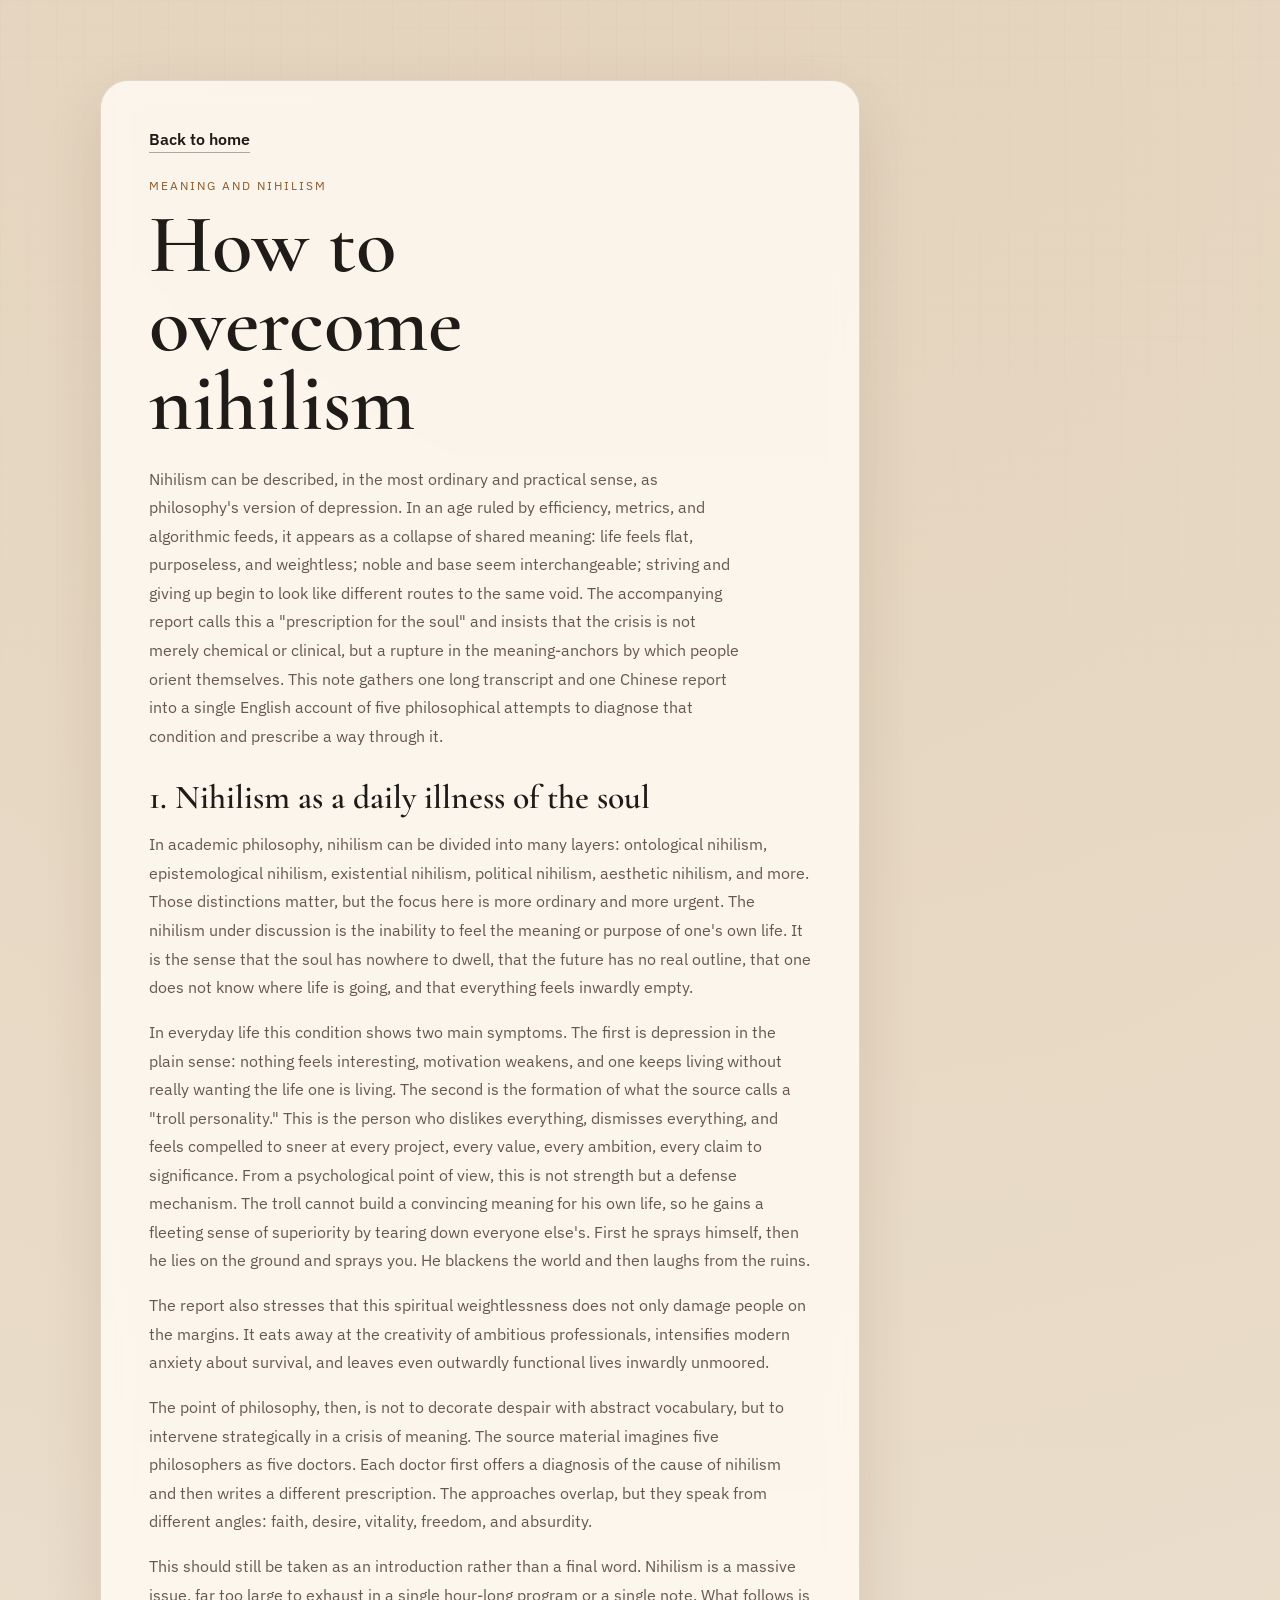
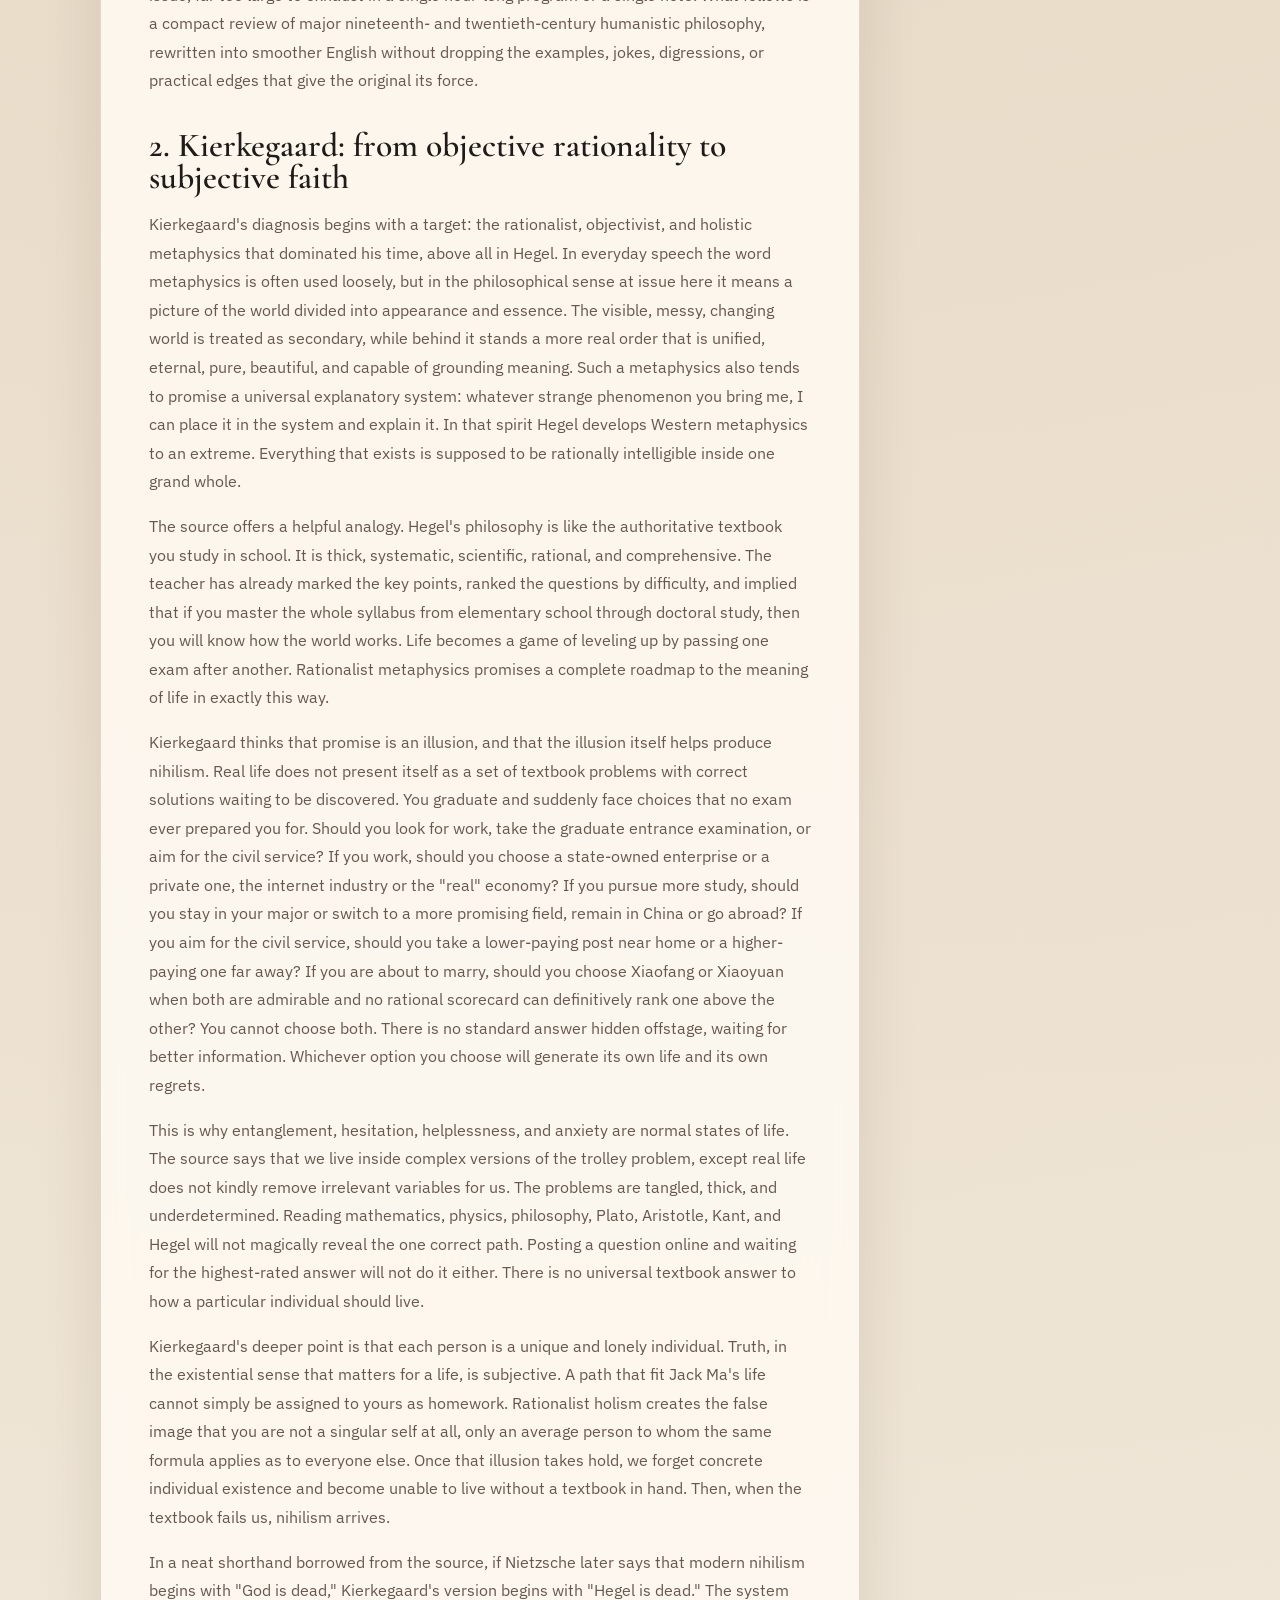
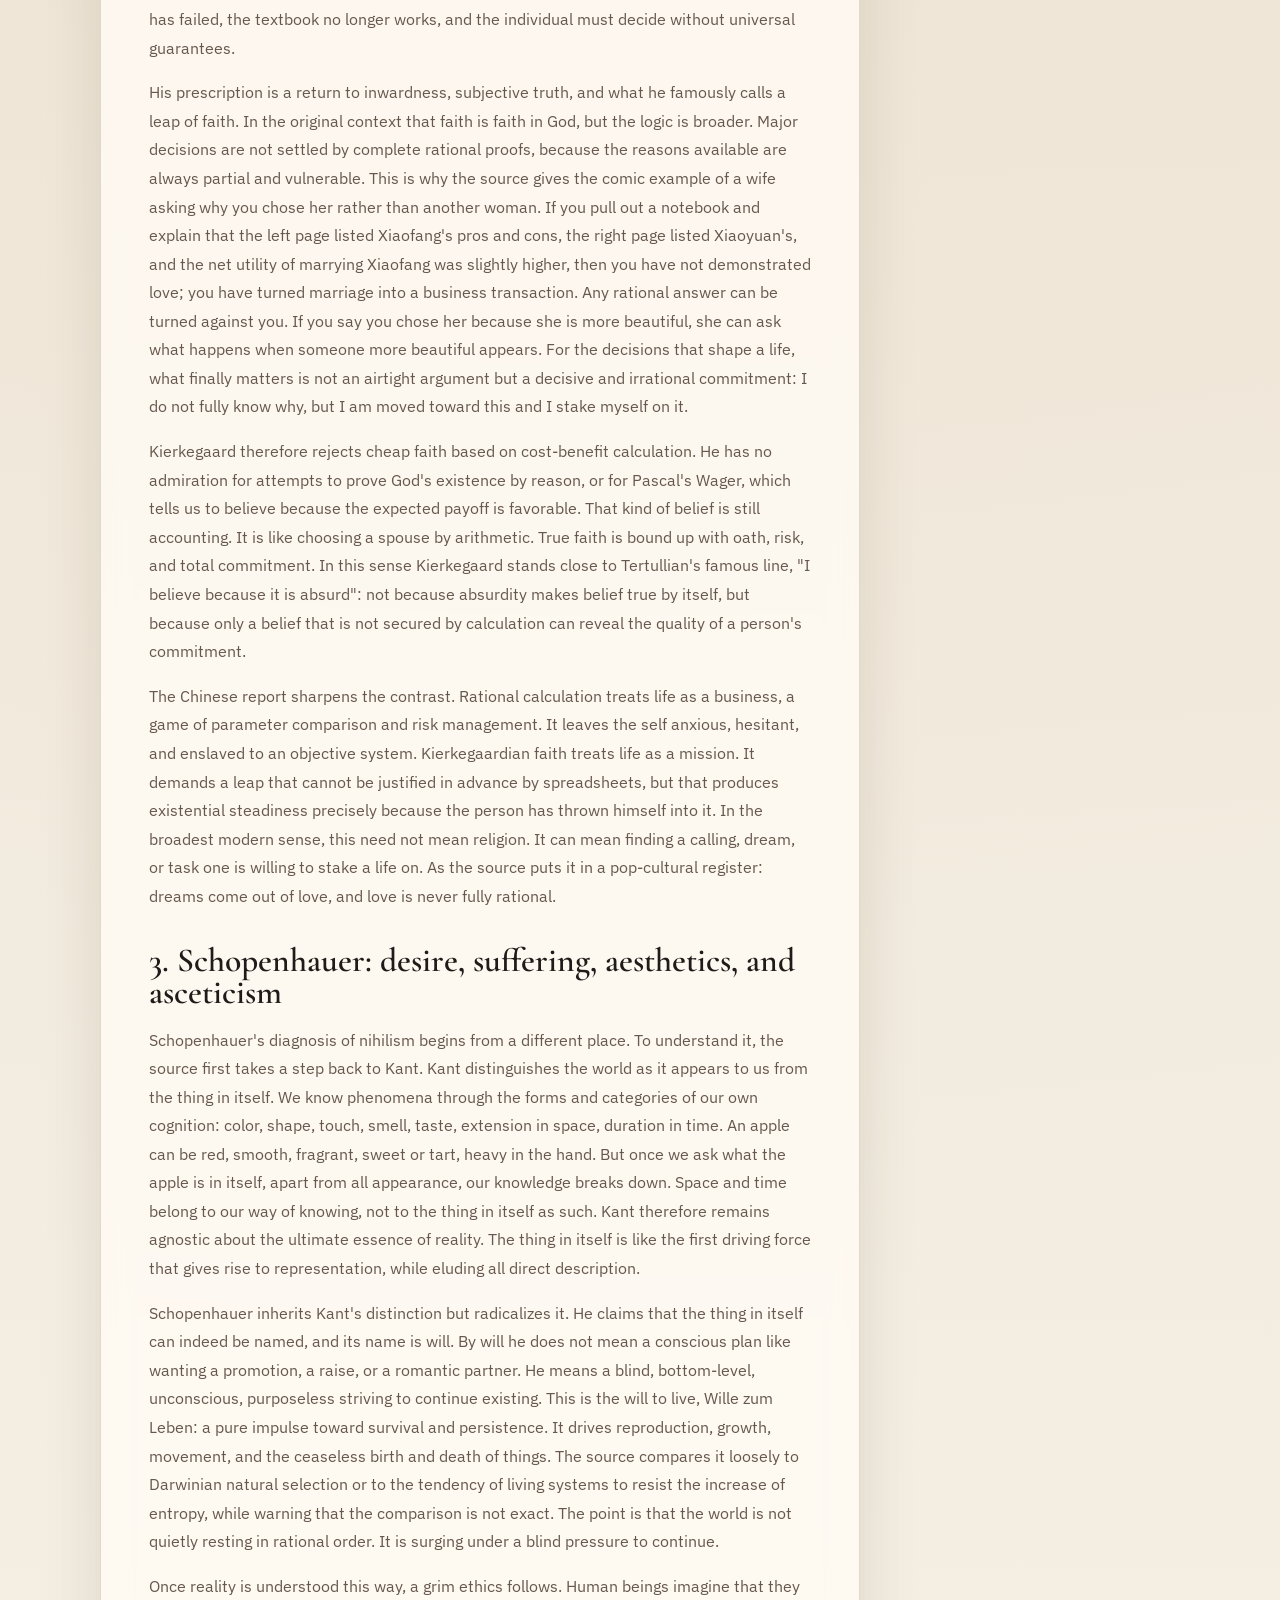
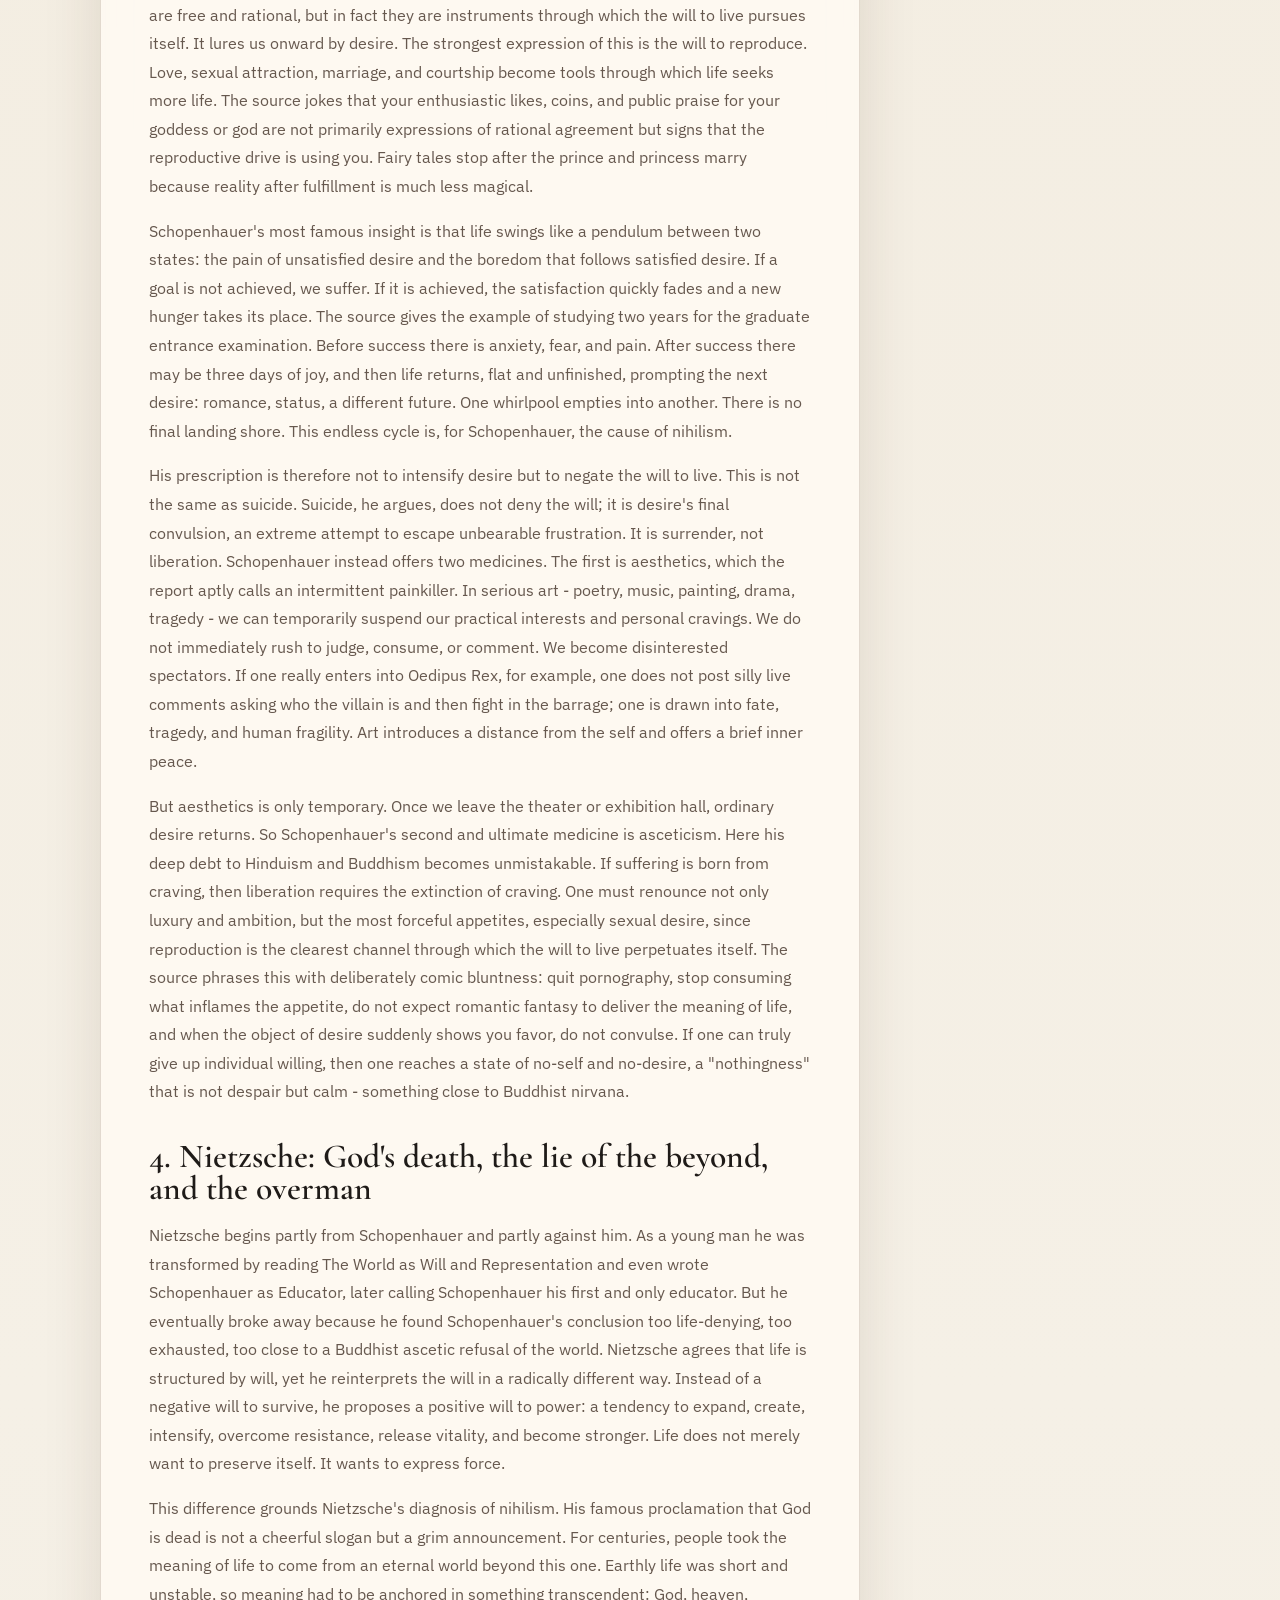
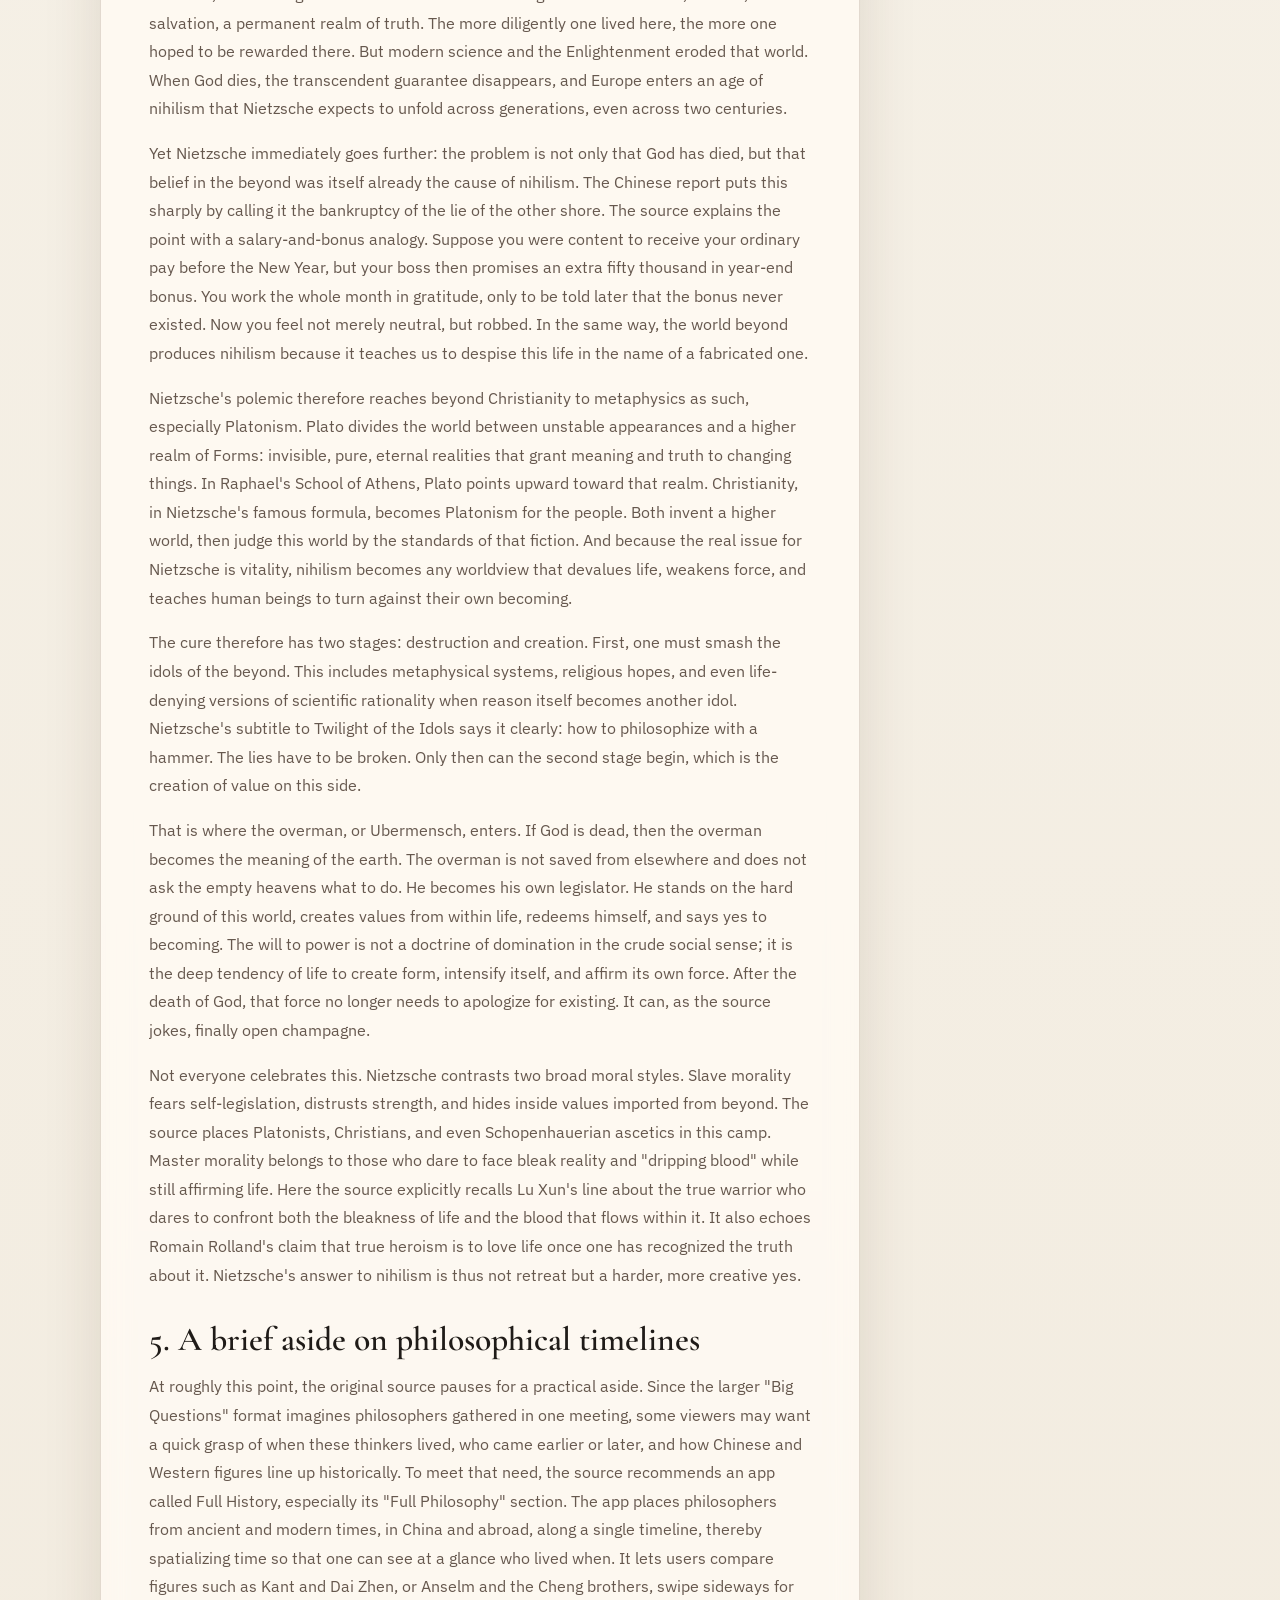
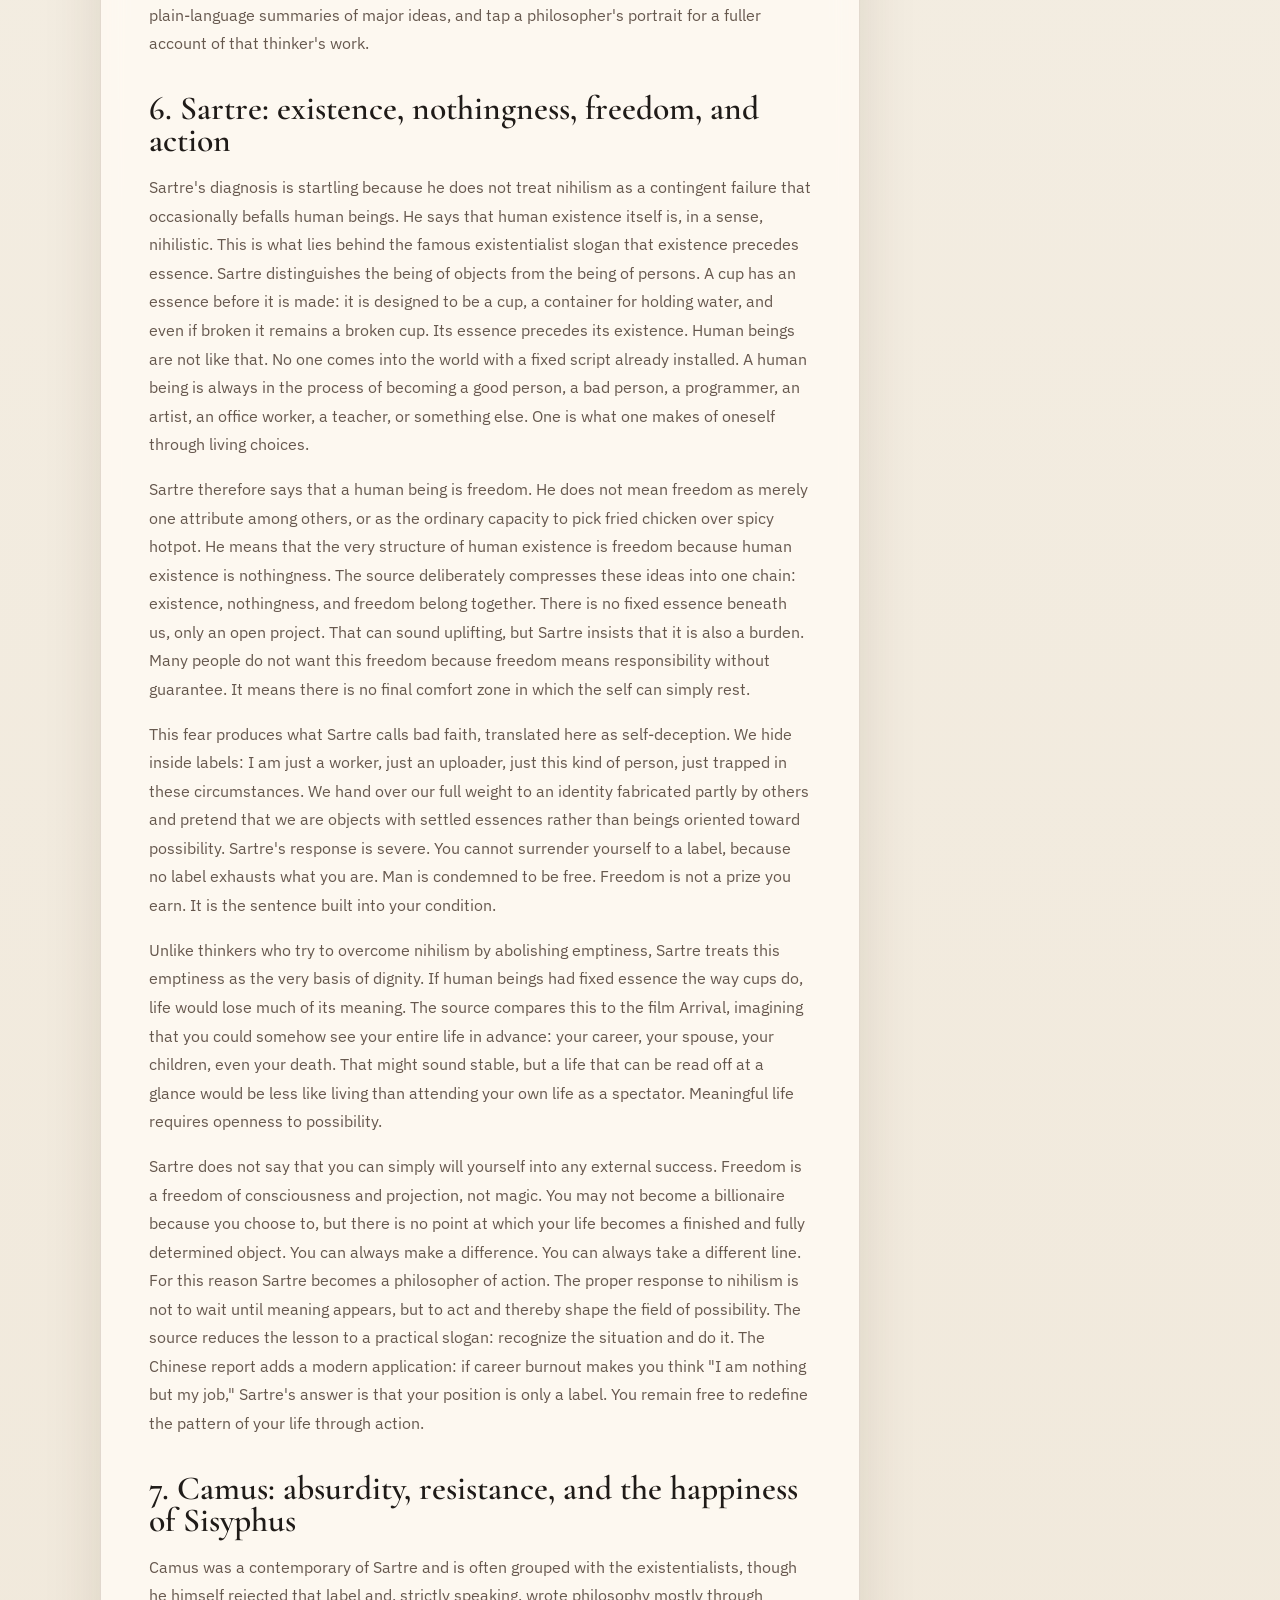
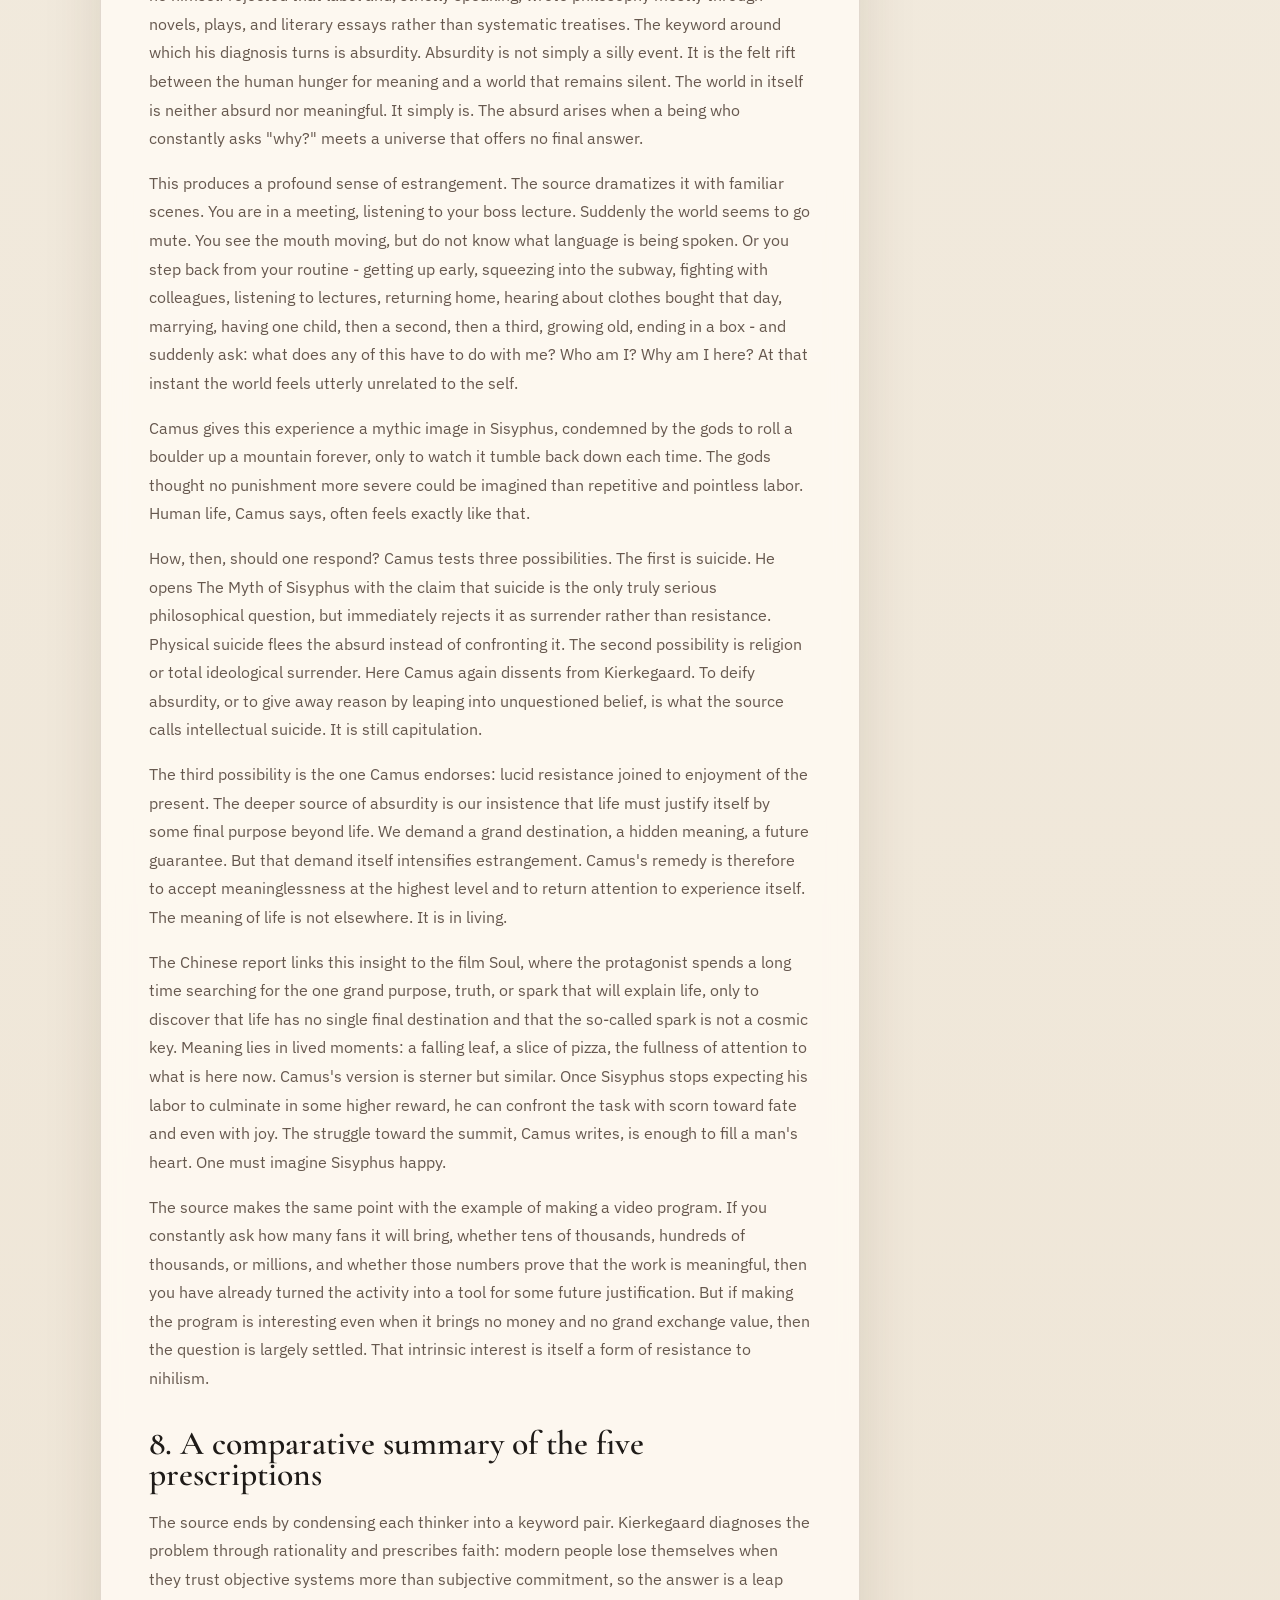
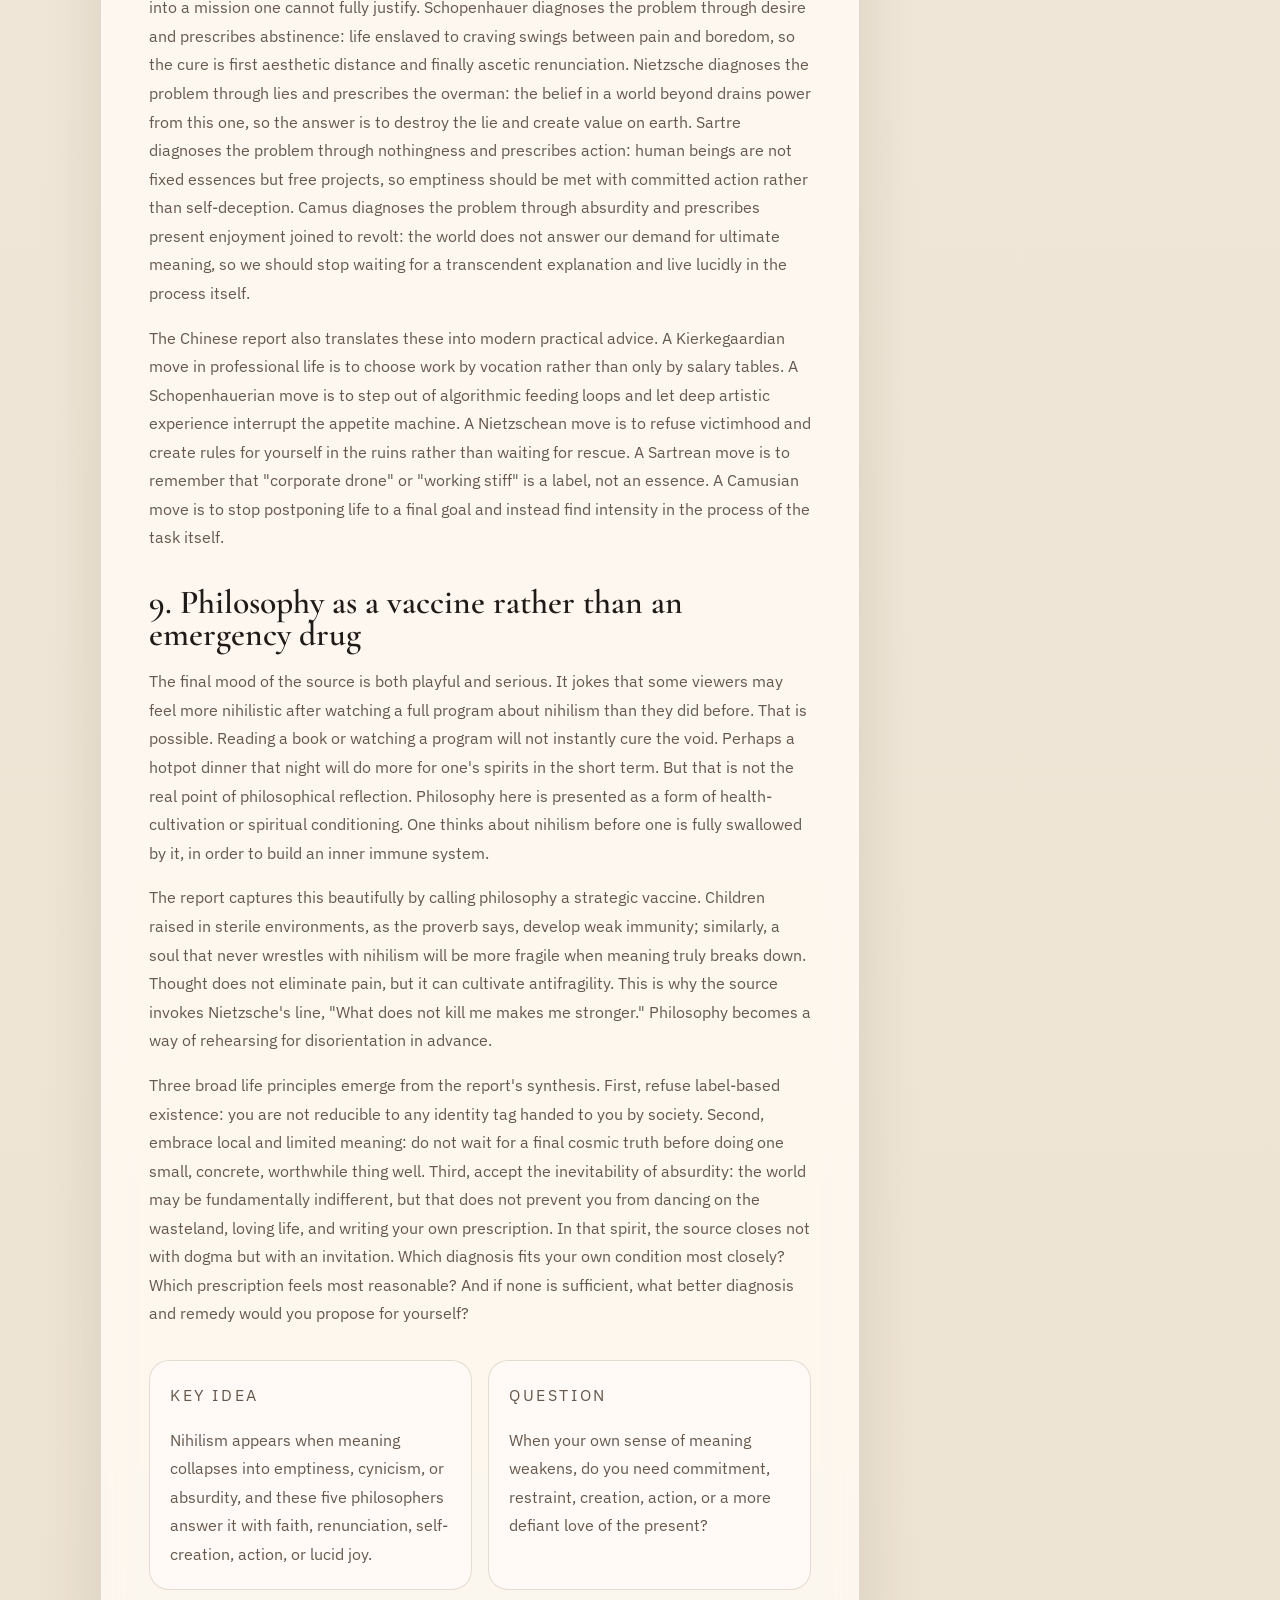
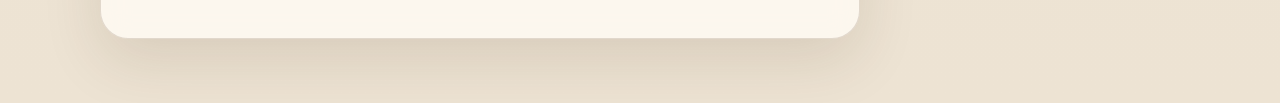
==== notes/how-to-overcome-nihilism.html @ 15616a52 "Add note on overcoming nihilism" ====
<!DOCTYPE html>
<html lang="en">
<head>
  <meta charset="UTF-8">
  <meta name="viewport" content="width=device-width, initial-scale=1.0">
  <title>How to Overcome Nihilism</title>
  <link rel="preconnect" href="https://fonts.googleapis.com">
  <link rel="preconnect" href="https://fonts.gstatic.com" crossorigin>
  <link href="https://fonts.googleapis.com/css2?family=Cormorant+Garamond:wght@400;500;600;700&family=IBM+Plex+Sans:wght@400;500;600&display=swap" rel="stylesheet">
  <link rel="stylesheet" href="../styles.css">
</head>
<body>
  <main class="layout">
    <article class="note-page">
      <a class="back-link" href="../index.html">Back to home</a>
      <p class="eyebrow">Meaning and Nihilism</p>
      <h1>How to overcome nihilism</h1>
      <p class="intro">
        Nihilism can be described, in the most ordinary and practical sense, as philosophy's version
        of depression. In an age ruled by efficiency, metrics, and algorithmic feeds, it appears as a
        collapse of shared meaning: life feels flat, purposeless, and weightless; noble and base seem
        interchangeable; striving and giving up begin to look like different routes to the same void.
        The accompanying report calls this a "prescription for the soul" and insists that the crisis
        is not merely chemical or clinical, but a rupture in the meaning-anchors by which people orient
        themselves. This note gathers one long transcript and one Chinese report into a single English
        account of five philosophical attempts to diagnose that condition and prescribe a way through it.
      </p>

      <section class="note-body">
        <h2>1. Nihilism as a daily illness of the soul</h2>
        <p>
          In academic philosophy, nihilism can be divided into many layers: ontological nihilism,
          epistemological nihilism, existential nihilism, political nihilism, aesthetic nihilism, and
          more. Those distinctions matter, but the focus here is more ordinary and more urgent. The
          nihilism under discussion is the inability to feel the meaning or purpose of one's own life.
          It is the sense that the soul has nowhere to dwell, that the future has no real outline,
          that one does not know where life is going, and that everything feels inwardly empty.
        </p>
        <p>
          In everyday life this condition shows two main symptoms. The first is depression in the
          plain sense: nothing feels interesting, motivation weakens, and one keeps living without
          really wanting the life one is living. The second is the formation of what the source calls
          a "troll personality." This is the person who dislikes everything, dismisses everything,
          and feels compelled to sneer at every project, every value, every ambition, every claim to
          significance. From a psychological point of view, this is not strength but a defense
          mechanism. The troll cannot build a convincing meaning for his own life, so he gains a
          fleeting sense of superiority by tearing down everyone else's. First he sprays himself,
          then he lies on the ground and sprays you. He blackens the world and then laughs from the
          ruins.
        </p>
        <p>
          The report also stresses that this spiritual weightlessness does not only damage people on
          the margins. It eats away at the creativity of ambitious professionals, intensifies modern
          anxiety about survival, and leaves even outwardly functional lives inwardly unmoored.
        </p>
        <p>
          The point of philosophy, then, is not to decorate despair with abstract vocabulary, but to
          intervene strategically in a crisis of meaning. The source material imagines five
          philosophers as five doctors. Each doctor first offers a diagnosis of the cause of nihilism
          and then writes a different prescription. The approaches overlap, but they speak from
          different angles: faith, desire, vitality, freedom, and absurdity.
        </p>
        <p>
          This should still be taken as an introduction rather than a final word. Nihilism is a
          massive issue, far too large to exhaust in a single hour-long program or a single note. What
          follows is a compact review of major nineteenth- and twentieth-century humanistic
          philosophy, rewritten into smoother English without dropping the examples, jokes,
          digressions, or practical edges that give the original its force.
        </p>

        <h2>2. Kierkegaard: from objective rationality to subjective faith</h2>
        <p>
          Kierkegaard's diagnosis begins with a target: the rationalist, objectivist, and holistic
          metaphysics that dominated his time, above all in Hegel. In everyday speech the word
          metaphysics is often used loosely, but in the philosophical sense at issue here it means a
          picture of the world divided into appearance and essence. The visible, messy, changing world
          is treated as secondary, while behind it stands a more real order that is unified, eternal,
          pure, beautiful, and capable of grounding meaning. Such a metaphysics also tends to promise
          a universal explanatory system: whatever strange phenomenon you bring me, I can place it in
          the system and explain it. In that spirit Hegel develops Western metaphysics to an extreme.
          Everything that exists is supposed to be rationally intelligible inside one grand whole.
        </p>
        <p>
          The source offers a helpful analogy. Hegel's philosophy is like the authoritative textbook
          you study in school. It is thick, systematic, scientific, rational, and comprehensive. The
          teacher has already marked the key points, ranked the questions by difficulty, and implied
          that if you master the whole syllabus from elementary school through doctoral study, then
          you will know how the world works. Life becomes a game of leveling up by passing one exam
          after another. Rationalist metaphysics promises a complete roadmap to the meaning of life in
          exactly this way.
        </p>
        <p>
          Kierkegaard thinks that promise is an illusion, and that the illusion itself helps produce
          nihilism. Real life does not present itself as a set of textbook problems with correct
          solutions waiting to be discovered. You graduate and suddenly face choices that no exam ever
          prepared you for. Should you look for work, take the graduate entrance examination, or aim
          for the civil service? If you work, should you choose a state-owned enterprise or a private
          one, the internet industry or the "real" economy? If you pursue more study, should you stay
          in your major or switch to a more promising field, remain in China or go abroad? If you aim
          for the civil service, should you take a lower-paying post near home or a higher-paying one
          far away? If you are about to marry, should you choose Xiaofang or Xiaoyuan when both are
          admirable and no rational scorecard can definitively rank one above the other? You cannot
          choose both. There is no standard answer hidden offstage, waiting for better information.
          Whichever option you choose will generate its own life and its own regrets.
        </p>
        <p>
          This is why entanglement, hesitation, helplessness, and anxiety are normal states of life.
          The source says that we live inside complex versions of the trolley problem, except real
          life does not kindly remove irrelevant variables for us. The problems are tangled, thick,
          and underdetermined. Reading mathematics, physics, philosophy, Plato, Aristotle, Kant, and
          Hegel will not magically reveal the one correct path. Posting a question online and waiting
          for the highest-rated answer will not do it either. There is no universal textbook answer to
          how a particular individual should live.
        </p>
        <p>
          Kierkegaard's deeper point is that each person is a unique and lonely individual. Truth, in
          the existential sense that matters for a life, is subjective. A path that fit Jack Ma's life
          cannot simply be assigned to yours as homework. Rationalist holism creates the false image
          that you are not a singular self at all, only an average person to whom the same formula
          applies as to everyone else. Once that illusion takes hold, we forget concrete individual
          existence and become unable to live without a textbook in hand. Then, when the textbook
          fails us, nihilism arrives.
        </p>
        <p>
          In a neat shorthand borrowed from the source, if Nietzsche later says that modern nihilism
          begins with "God is dead," Kierkegaard's version begins with "Hegel is dead." The system has
          failed, the textbook no longer works, and the individual must decide without universal
          guarantees.
        </p>
        <p>
          His prescription is a return to inwardness, subjective truth, and what he famously calls a
          leap of faith. In the original context that faith is faith in God, but the logic is broader.
          Major decisions are not settled by complete rational proofs, because the reasons available
          are always partial and vulnerable. This is why the source gives the comic example of a wife
          asking why you chose her rather than another woman. If you pull out a notebook and explain
          that the left page listed Xiaofang's pros and cons, the right page listed Xiaoyuan's, and
          the net utility of marrying Xiaofang was slightly higher, then you have not demonstrated
          love; you have turned marriage into a business transaction. Any rational answer can be
          turned against you. If you say you chose her because she is more beautiful, she can ask what
          happens when someone more beautiful appears. For the decisions that shape a life, what
          finally matters is not an airtight argument but a decisive and irrational commitment: I do
          not fully know why, but I am moved toward this and I stake myself on it.
        </p>
        <p>
          Kierkegaard therefore rejects cheap faith based on cost-benefit calculation. He has no
          admiration for attempts to prove God's existence by reason, or for Pascal's Wager, which
          tells us to believe because the expected payoff is favorable. That kind of belief is still
          accounting. It is like choosing a spouse by arithmetic. True faith is bound up with oath,
          risk, and total commitment. In this sense Kierkegaard stands close to Tertullian's famous
          line, "I believe because it is absurd": not because absurdity makes belief true by itself,
          but because only a belief that is not secured by calculation can reveal the quality of a
          person's commitment.
        </p>
        <p>
          The Chinese report sharpens the contrast. Rational calculation treats life as a business, a
          game of parameter comparison and risk management. It leaves the self anxious, hesitant, and
          enslaved to an objective system. Kierkegaardian faith treats life as a mission. It demands a
          leap that cannot be justified in advance by spreadsheets, but that produces existential
          steadiness precisely because the person has thrown himself into it. In the broadest modern
          sense, this need not mean religion. It can mean finding a calling, dream, or task one is
          willing to stake a life on. As the source puts it in a pop-cultural register: dreams come
          out of love, and love is never fully rational.
        </p>

        <h2>3. Schopenhauer: desire, suffering, aesthetics, and asceticism</h2>
        <p>
          Schopenhauer's diagnosis of nihilism begins from a different place. To understand it, the
          source first takes a step back to Kant. Kant distinguishes the world as it appears to us
          from the thing in itself. We know phenomena through the forms and categories of our own
          cognition: color, shape, touch, smell, taste, extension in space, duration in time. An
          apple can be red, smooth, fragrant, sweet or tart, heavy in the hand. But once we ask what
          the apple is in itself, apart from all appearance, our knowledge breaks down. Space and
          time belong to our way of knowing, not to the thing in itself as such. Kant therefore
          remains agnostic about the ultimate essence of reality. The thing in itself is like the
          first driving force that gives rise to representation, while eluding all direct description.
        </p>
        <p>
          Schopenhauer inherits Kant's distinction but radicalizes it. He claims that the thing in
          itself can indeed be named, and its name is will. By will he does not mean a conscious plan
          like wanting a promotion, a raise, or a romantic partner. He means a blind, bottom-level,
          unconscious, purposeless striving to continue existing. This is the will to live, Wille zum
          Leben: a pure impulse toward survival and persistence. It drives reproduction, growth,
          movement, and the ceaseless birth and death of things. The source compares it loosely to
          Darwinian natural selection or to the tendency of living systems to resist the increase of
          entropy, while warning that the comparison is not exact. The point is that the world is not
          quietly resting in rational order. It is surging under a blind pressure to continue.
        </p>
        <p>
          Once reality is understood this way, a grim ethics follows. Human beings imagine that they
          are free and rational, but in fact they are instruments through which the will to live
          pursues itself. It lures us onward by desire. The strongest expression of this is the will
          to reproduce. Love, sexual attraction, marriage, and courtship become tools through which
          life seeks more life. The source jokes that your enthusiastic likes, coins, and public
          praise for your goddess or god are not primarily expressions of rational agreement but signs
          that the reproductive drive is using you. Fairy tales stop after the prince and princess
          marry because reality after fulfillment is much less magical.
        </p>
        <p>
          Schopenhauer's most famous insight is that life swings like a pendulum between two states:
          the pain of unsatisfied desire and the boredom that follows satisfied desire. If a goal is
          not achieved, we suffer. If it is achieved, the satisfaction quickly fades and a new hunger
          takes its place. The source gives the example of studying two years for the graduate
          entrance examination. Before success there is anxiety, fear, and pain. After success there
          may be three days of joy, and then life returns, flat and unfinished, prompting the next
          desire: romance, status, a different future. One whirlpool empties into another. There is
          no final landing shore. This endless cycle is, for Schopenhauer, the cause of nihilism.
        </p>
        <p>
          His prescription is therefore not to intensify desire but to negate the will to live. This
          is not the same as suicide. Suicide, he argues, does not deny the will; it is desire's
          final convulsion, an extreme attempt to escape unbearable frustration. It is surrender, not
          liberation. Schopenhauer instead offers two medicines. The first is aesthetics, which the
          report aptly calls an intermittent painkiller. In serious art - poetry, music, painting,
          drama, tragedy - we can temporarily suspend our practical interests and personal cravings.
          We do not immediately rush to judge, consume, or comment. We become disinterested
          spectators. If one really enters into Oedipus Rex, for example, one does not post silly
          live comments asking who the villain is and then fight in the barrage; one is drawn into
          fate, tragedy, and human fragility. Art introduces a distance from the self and offers a
          brief inner peace.
        </p>
        <p>
          But aesthetics is only temporary. Once we leave the theater or exhibition hall, ordinary
          desire returns. So Schopenhauer's second and ultimate medicine is asceticism. Here his deep
          debt to Hinduism and Buddhism becomes unmistakable. If suffering is born from craving, then
          liberation requires the extinction of craving. One must renounce not only luxury and
          ambition, but the most forceful appetites, especially sexual desire, since reproduction is
          the clearest channel through which the will to live perpetuates itself. The source phrases
          this with deliberately comic bluntness: quit pornography, stop consuming what inflames the
          appetite, do not expect romantic fantasy to deliver the meaning of life, and when the object
          of desire suddenly shows you favor, do not convulse. If one can truly give up individual
          willing, then one reaches a state of no-self and no-desire, a "nothingness" that is not
          despair but calm - something close to Buddhist nirvana.
        </p>

        <h2>4. Nietzsche: God's death, the lie of the beyond, and the overman</h2>
        <p>
          Nietzsche begins partly from Schopenhauer and partly against him. As a young man he was
          transformed by reading The World as Will and Representation and even wrote Schopenhauer as
          Educator, later calling Schopenhauer his first and only educator. But he eventually broke
          away because he found Schopenhauer's conclusion too life-denying, too exhausted, too close
          to a Buddhist ascetic refusal of the world. Nietzsche agrees that life is structured by
          will, yet he reinterprets the will in a radically different way. Instead of a negative will
          to survive, he proposes a positive will to power: a tendency to expand, create, intensify,
          overcome resistance, release vitality, and become stronger. Life does not merely want to
          preserve itself. It wants to express force.
        </p>
        <p>
          This difference grounds Nietzsche's diagnosis of nihilism. His famous proclamation that God
          is dead is not a cheerful slogan but a grim announcement. For centuries, people took the
          meaning of life to come from an eternal world beyond this one. Earthly life was short and
          unstable, so meaning had to be anchored in something transcendent: God, heaven, salvation,
          a permanent realm of truth. The more diligently one lived here, the more one hoped to be
          rewarded there. But modern science and the Enlightenment eroded that world. When God dies,
          the transcendent guarantee disappears, and Europe enters an age of nihilism that Nietzsche
          expects to unfold across generations, even across two centuries.
        </p>
        <p>
          Yet Nietzsche immediately goes further: the problem is not only that God has died, but that
          belief in the beyond was itself already the cause of nihilism. The Chinese report puts this
          sharply by calling it the bankruptcy of the lie of the other shore. The source explains the
          point with a salary-and-bonus analogy. Suppose you were content to receive your ordinary pay
          before the New Year, but your boss then promises an extra fifty thousand in year-end bonus.
          You work the whole month in gratitude, only to be told later that the bonus never existed.
          Now you feel not merely neutral, but robbed. In the same way, the world beyond produces
          nihilism because it teaches us to despise this life in the name of a fabricated one.
        </p>
        <p>
          Nietzsche's polemic therefore reaches beyond Christianity to metaphysics as such, especially
          Platonism. Plato divides the world between unstable appearances and a higher realm of Forms:
          invisible, pure, eternal realities that grant meaning and truth to changing things. In
          Raphael's School of Athens, Plato points upward toward that realm. Christianity, in
          Nietzsche's famous formula, becomes Platonism for the people. Both invent a higher world,
          then judge this world by the standards of that fiction. And because the real issue for
          Nietzsche is vitality, nihilism becomes any worldview that devalues life, weakens force, and
          teaches human beings to turn against their own becoming.
        </p>
        <p>
          The cure therefore has two stages: destruction and creation. First, one must smash the
          idols of the beyond. This includes metaphysical systems, religious hopes, and even
          life-denying versions of scientific rationality when reason itself becomes another idol.
          Nietzsche's subtitle to Twilight of the Idols says it clearly: how to philosophize with a
          hammer. The lies have to be broken. Only then can the second stage begin, which is the
          creation of value on this side.
        </p>
        <p>
          That is where the overman, or Ubermensch, enters. If God is dead, then the overman becomes
          the meaning of the earth. The overman is not saved from elsewhere and does not ask the empty
          heavens what to do. He becomes his own legislator. He stands on the hard ground of this
          world, creates values from within life, redeems himself, and says yes to becoming. The will
          to power is not a doctrine of domination in the crude social sense; it is the deep tendency
          of life to create form, intensify itself, and affirm its own force. After the death of God,
          that force no longer needs to apologize for existing. It can, as the source jokes, finally
          open champagne.
        </p>
        <p>
          Not everyone celebrates this. Nietzsche contrasts two broad moral styles. Slave morality
          fears self-legislation, distrusts strength, and hides inside values imported from beyond.
          The source places Platonists, Christians, and even Schopenhauerian ascetics in this camp.
          Master morality belongs to those who dare to face bleak reality and "dripping blood" while
          still affirming life. Here the source explicitly recalls Lu Xun's line about the true
          warrior who dares to confront both the bleakness of life and the blood that flows within it.
          It also echoes Romain Rolland's claim that true heroism is to love life once one has
          recognized the truth about it. Nietzsche's answer to nihilism is thus not retreat but a
          harder, more creative yes.
        </p>

        <h2>5. A brief aside on philosophical timelines</h2>
        <p>
          At roughly this point, the original source pauses for a practical aside. Since the larger
          "Big Questions" format imagines philosophers gathered in one meeting, some viewers may want
          a quick grasp of when these thinkers lived, who came earlier or later, and how Chinese and
          Western figures line up historically. To meet that need, the source recommends an app called
          Full History, especially its "Full Philosophy" section. The app places philosophers from
          ancient and modern times, in China and abroad, along a single timeline, thereby
          spatializing time so that one can see at a glance who lived when. It lets users compare
          figures such as Kant and Dai Zhen, or Anselm and the Cheng brothers, swipe sideways for
          plain-language summaries of major ideas, and tap a philosopher's portrait for a fuller
          account of that thinker's work.
        </p>

        <h2>6. Sartre: existence, nothingness, freedom, and action</h2>
        <p>
          Sartre's diagnosis is startling because he does not treat nihilism as a contingent failure
          that occasionally befalls human beings. He says that human existence itself is, in a sense,
          nihilistic. This is what lies behind the famous existentialist slogan that existence
          precedes essence. Sartre distinguishes the being of objects from the being of persons. A cup
          has an essence before it is made: it is designed to be a cup, a container for holding water,
          and even if broken it remains a broken cup. Its essence precedes its existence. Human beings
          are not like that. No one comes into the world with a fixed script already installed. A
          human being is always in the process of becoming a good person, a bad person, a programmer,
          an artist, an office worker, a teacher, or something else. One is what one makes of
          oneself through living choices.
        </p>
        <p>
          Sartre therefore says that a human being is freedom. He does not mean freedom as merely one
          attribute among others, or as the ordinary capacity to pick fried chicken over spicy
          hotpot. He means that the very structure of human existence is freedom because human
          existence is nothingness. The source deliberately compresses these ideas into one chain:
          existence, nothingness, and freedom belong together. There is no fixed essence beneath us,
          only an open project. That can sound uplifting, but Sartre insists that it is also a burden.
          Many people do not want this freedom because freedom means responsibility without guarantee.
          It means there is no final comfort zone in which the self can simply rest.
        </p>
        <p>
          This fear produces what Sartre calls bad faith, translated here as self-deception. We hide
          inside labels: I am just a worker, just an uploader, just this kind of person, just trapped
          in these circumstances. We hand over our full weight to an identity fabricated partly by
          others and pretend that we are objects with settled essences rather than beings oriented
          toward possibility. Sartre's response is severe. You cannot surrender yourself to a label,
          because no label exhausts what you are. Man is condemned to be free. Freedom is not a prize
          you earn. It is the sentence built into your condition.
        </p>
        <p>
          Unlike thinkers who try to overcome nihilism by abolishing emptiness, Sartre treats this
          emptiness as the very basis of dignity. If human beings had fixed essence the way cups do,
          life would lose much of its meaning. The source compares this to the film Arrival, imagining
          that you could somehow see your entire life in advance: your career, your spouse, your
          children, even your death. That might sound stable, but a life that can be read off at a
          glance would be less like living than attending your own life as a spectator. Meaningful
          life requires openness to possibility.
        </p>
        <p>
          Sartre does not say that you can simply will yourself into any external success. Freedom is
          a freedom of consciousness and projection, not magic. You may not become a billionaire
          because you choose to, but there is no point at which your life becomes a finished and fully
          determined object. You can always make a difference. You can always take a different line.
          For this reason Sartre becomes a philosopher of action. The proper response to nihilism is
          not to wait until meaning appears, but to act and thereby shape the field of possibility.
          The source reduces the lesson to a practical slogan: recognize the situation and do it. The
          Chinese report adds a modern application: if career burnout makes you think "I am nothing
          but my job," Sartre's answer is that your position is only a label. You remain free to
          redefine the pattern of your life through action.
        </p>

        <h2>7. Camus: absurdity, resistance, and the happiness of Sisyphus</h2>
        <p>
          Camus was a contemporary of Sartre and is often grouped with the existentialists, though he
          himself rejected that label and, strictly speaking, wrote philosophy mostly through novels,
          plays, and literary essays rather than systematic treatises. The keyword around which his
          diagnosis turns is absurdity. Absurdity is not simply a silly event. It is the felt rift
          between the human hunger for meaning and a world that remains silent. The world in itself is
          neither absurd nor meaningful. It simply is. The absurd arises when a being who constantly
          asks "why?" meets a universe that offers no final answer.
        </p>
        <p>
          This produces a profound sense of estrangement. The source dramatizes it with familiar
          scenes. You are in a meeting, listening to your boss lecture. Suddenly the world seems to go
          mute. You see the mouth moving, but do not know what language is being spoken. Or you step
          back from your routine - getting up early, squeezing into the subway, fighting with
          colleagues, listening to lectures, returning home, hearing about clothes bought that day,
          marrying, having one child, then a second, then a third, growing old, ending in a box - and
          suddenly ask: what does any of this have to do with me? Who am I? Why am I here? At that
          instant the world feels utterly unrelated to the self.
        </p>
        <p>
          Camus gives this experience a mythic image in Sisyphus, condemned by the gods to roll a
          boulder up a mountain forever, only to watch it tumble back down each time. The gods thought
          no punishment more severe could be imagined than repetitive and pointless labor. Human life,
          Camus says, often feels exactly like that.
        </p>
        <p>
          How, then, should one respond? Camus tests three possibilities. The first is suicide. He
          opens The Myth of Sisyphus with the claim that suicide is the only truly serious
          philosophical question, but immediately rejects it as surrender rather than resistance.
          Physical suicide flees the absurd instead of confronting it. The second possibility is
          religion or total ideological surrender. Here Camus again dissents from Kierkegaard. To
          deify absurdity, or to give away reason by leaping into unquestioned belief, is what the
          source calls intellectual suicide. It is still capitulation.
        </p>
        <p>
          The third possibility is the one Camus endorses: lucid resistance joined to enjoyment of the
          present. The deeper source of absurdity is our insistence that life must justify itself by
          some final purpose beyond life. We demand a grand destination, a hidden meaning, a future
          guarantee. But that demand itself intensifies estrangement. Camus's remedy is therefore to
          accept meaninglessness at the highest level and to return attention to experience itself.
          The meaning of life is not elsewhere. It is in living.
        </p>
        <p>
          The Chinese report links this insight to the film Soul, where the protagonist spends a long
          time searching for the one grand purpose, truth, or spark that will explain life, only to
          discover that life has no single final destination and that the so-called spark is not a
          cosmic key. Meaning lies in lived moments: a falling leaf, a slice of pizza, the fullness of
          attention to what is here now. Camus's version is sterner but similar. Once Sisyphus stops
          expecting his labor to culminate in some higher reward, he can confront the task with scorn
          toward fate and even with joy. The struggle toward the summit, Camus writes, is enough to
          fill a man's heart. One must imagine Sisyphus happy.
        </p>
        <p>
          The source makes the same point with the example of making a video program. If you constantly
          ask how many fans it will bring, whether tens of thousands, hundreds of thousands, or
          millions, and whether those numbers prove that the work is meaningful, then you have already
          turned the activity into a tool for some future justification. But if making the program is
          interesting even when it brings no money and no grand exchange value, then the question is
          largely settled. That intrinsic interest is itself a form of resistance to nihilism.
        </p>

        <h2>8. A comparative summary of the five prescriptions</h2>
        <p>
          The source ends by condensing each thinker into a keyword pair. Kierkegaard diagnoses the
          problem through rationality and prescribes faith: modern people lose themselves when they
          trust objective systems more than subjective commitment, so the answer is a leap into a
          mission one cannot fully justify. Schopenhauer diagnoses the problem through desire and
          prescribes abstinence: life enslaved to craving swings between pain and boredom, so the cure
          is first aesthetic distance and finally ascetic renunciation. Nietzsche diagnoses the
          problem through lies and prescribes the overman: the belief in a world beyond drains power
          from this one, so the answer is to destroy the lie and create value on earth. Sartre
          diagnoses the problem through nothingness and prescribes action: human beings are not fixed
          essences but free projects, so emptiness should be met with committed action rather than
          self-deception. Camus diagnoses the problem through absurdity and prescribes present
          enjoyment joined to revolt: the world does not answer our demand for ultimate meaning, so we
          should stop waiting for a transcendent explanation and live lucidly in the process itself.
        </p>
        <p>
          The Chinese report also translates these into modern practical advice. A Kierkegaardian move
          in professional life is to choose work by vocation rather than only by salary tables. A
          Schopenhauerian move is to step out of algorithmic feeding loops and let deep artistic
          experience interrupt the appetite machine. A Nietzschean move is to refuse victimhood and
          create rules for yourself in the ruins rather than waiting for rescue. A Sartrean move is to
          remember that "corporate drone" or "working stiff" is a label, not an essence. A Camusian
          move is to stop postponing life to a final goal and instead find intensity in the process of
          the task itself.
        </p>

        <h2>9. Philosophy as a vaccine rather than an emergency drug</h2>
        <p>
          The final mood of the source is both playful and serious. It jokes that some viewers may
          feel more nihilistic after watching a full program about nihilism than they did before. That
          is possible. Reading a book or watching a program will not instantly cure the void. Perhaps
          a hotpot dinner that night will do more for one's spirits in the short term. But that is not
          the real point of philosophical reflection. Philosophy here is presented as a form of
          health-cultivation or spiritual conditioning. One thinks about nihilism before one is fully
          swallowed by it, in order to build an inner immune system.
        </p>
        <p>
          The report captures this beautifully by calling philosophy a strategic vaccine. Children
          raised in sterile environments, as the proverb says, develop weak immunity; similarly, a
          soul that never wrestles with nihilism will be more fragile when meaning truly breaks down.
          Thought does not eliminate pain, but it can cultivate antifragility. This is why the source
          invokes Nietzsche's line, "What does not kill me makes me stronger." Philosophy becomes a way
          of rehearsing for disorientation in advance.
        </p>
        <p>
          Three broad life principles emerge from the report's synthesis. First, refuse label-based
          existence: you are not reducible to any identity tag handed to you by society. Second,
          embrace local and limited meaning: do not wait for a final cosmic truth before doing one
          small, concrete, worthwhile thing well. Third, accept the inevitability of absurdity: the
          world may be fundamentally indifferent, but that does not prevent you from dancing on the
          wasteland, loving life, and writing your own prescription. In that spirit, the source closes
          not with dogma but with an invitation. Which diagnosis fits your own condition most closely?
          Which prescription feels most reasonable? And if none is sufficient, what better diagnosis
          and remedy would you propose for yourself?
        </p>
      </section>

      <section class="note-meta" aria-label="Note summary">
        <div class="meta-card">
          <p class="label">Key idea</p>
          <p>Nihilism appears when meaning collapses into emptiness, cynicism, or absurdity, and these five philosophers answer it with faith, renunciation, self-creation, action, or lucid joy.</p>
        </div>
        <div class="meta-card">
          <p class="label">Question</p>
          <p>When your own sense of meaning weakens, do you need commitment, restraint, creation, action, or a more defiant love of the present?</p>
        </div>
      </section>
    </article>
  </main>
</body>
</html>
---- styles.css ----
:root {
  --bg: #f5f0e6;
  --paper: rgba(255, 251, 244, 0.84);
  --ink: #1f1b18;
  --muted: #66584e;
  --line: rgba(82, 59, 36, 0.16);
  --accent: #8a5a2b;
  --shadow: 0 22px 60px rgba(64, 43, 20, 0.12);
}

* {
  box-sizing: border-box;
}

body {
  margin: 0;
  min-height: 100vh;
  font-family: "IBM Plex Sans", sans-serif;
  color: var(--ink);
  background:
    radial-gradient(circle at top, rgba(192, 151, 107, 0.24), transparent 35%),
    linear-gradient(180deg, #efe6d6 0%, var(--bg) 48%, #ede3d3 100%);
}

body::before {
  content: "";
  position: fixed;
  inset: 0;
  pointer-events: none;
  background-image:
    linear-gradient(rgba(82, 59, 36, 0.03) 1px, transparent 1px),
    linear-gradient(90deg, rgba(82, 59, 36, 0.03) 1px, transparent 1px);
  background-size: 28px 28px;
  mask-image: linear-gradient(180deg, rgba(0, 0, 0, 0.35), transparent 90%);
}

.layout {
  width: min(1080px, calc(100% - 2rem));
  margin: 0 auto;
  padding: 5rem 0 4rem;
}

.hero {
  max-width: 760px;
  padding: 3rem;
  border: 1px solid var(--line);
  border-radius: 28px;
  background: var(--paper);
  box-shadow: var(--shadow);
  backdrop-filter: blur(14px);
  animation: rise 650ms ease-out both;
}

.eyebrow,
.label {
  margin: 0 0 0.75rem;
  text-transform: uppercase;
  letter-spacing: 0.16em;
  font-size: 0.78rem;
  color: var(--accent);
}

h1,
h2 {
  margin: 0;
  font-family: "Cormorant Garamond", serif;
  line-height: 0.95;
}

.hero h1,
.note-page h1 {
  font-size: clamp(3.3rem, 8vw, 6.4rem);
  font-weight: 600;
}

.hero h1 {
  max-width: 11ch;
}

.note-page h1 {
  max-width: 14ch;
  font-size: clamp(2.9rem, 7vw, 5.2rem);
}

.section-heading h2,
h3 {
  font-family: "Cormorant Garamond", serif;
  margin: 0;
}

.intro,
.note-card p,
.note-body p,
.meta-card p {
  color: var(--muted);
  line-height: 1.75;
  font-size: 1.02rem;
}

.intro {
  margin: 1.4rem 0 0;
  max-width: 60ch;
}

.card-grid {
  display: grid;
  grid-template-columns: repeat(3, minmax(0, 1fr));
  gap: 1.25rem;
  margin-top: 1.5rem;
}

.note-card {
  padding: 1.5rem;
  border-radius: 22px;
  border: 1px solid var(--line);
  background: rgba(255, 252, 247, 0.78);
  box-shadow: var(--shadow);
  animation: rise 650ms ease-out both;
}

.notes-section {
  margin-top: 1.5rem;
}

.section-heading {
  margin-bottom: 1rem;
}

.note-list {
  display: grid;
  grid-template-columns: repeat(2, minmax(0, 1fr));
  gap: 1.25rem;
  max-width: 980px;
}

h2 {
  font-size: 2rem;
  font-weight: 600;
  margin-bottom: 0.75rem;
}

h3 {
  font-size: 2.15rem;
  font-weight: 600;
  margin-bottom: 0.75rem;
}

.note-link,
.back-link {
  display: inline-flex;
  align-items: center;
  color: var(--ink);
  text-decoration: none;
  border-bottom: 1px solid rgba(31, 27, 24, 0.35);
  padding-bottom: 0.2rem;
  font-weight: 600;
}

.note-link {
  margin-top: 0.25rem;
}

.note-page {
  max-width: 760px;
  padding: 3rem;
  border: 1px solid var(--line);
  border-radius: 28px;
  background: var(--paper);
  box-shadow: var(--shadow);
  backdrop-filter: blur(14px);
  animation: rise 650ms ease-out both;
}

.back-link {
  margin-bottom: 1.5rem;
}

.note-body {
  margin-top: 2rem;
}

.note-body h2 {
  font-size: 2.1rem;
  margin-top: 2.2rem;
  margin-bottom: 0.85rem;
}

.note-body h2:first-child {
  margin-top: 0;
}

.note-body p + p {
  margin-top: 1rem;
}

.note-meta {
  display: grid;
  grid-template-columns: repeat(2, minmax(0, 1fr));
  gap: 1rem;
  margin-top: 2rem;
}

.meta-card {
  padding: 1.25rem;
  border-radius: 20px;
  border: 1px solid var(--line);
  background: rgba(255, 252, 247, 0.78);
}

.meta-card p:last-child {
  margin-bottom: 0;
}

@keyframes rise {
  from {
    opacity: 0;
    transform: translateY(20px);
  }

  to {
    opacity: 1;
    transform: translateY(0);
  }
}

@media (max-width: 820px) {
  .layout {
    padding-top: 2rem;
  }

  .hero {
    padding: 2rem;
  }

  .card-grid {
    grid-template-columns: 1fr;
  }

  .note-list {
    grid-template-columns: 1fr;
  }

  .note-page {
    padding: 2rem;
  }

  .note-meta {
    grid-template-columns: 1fr;
  }
}
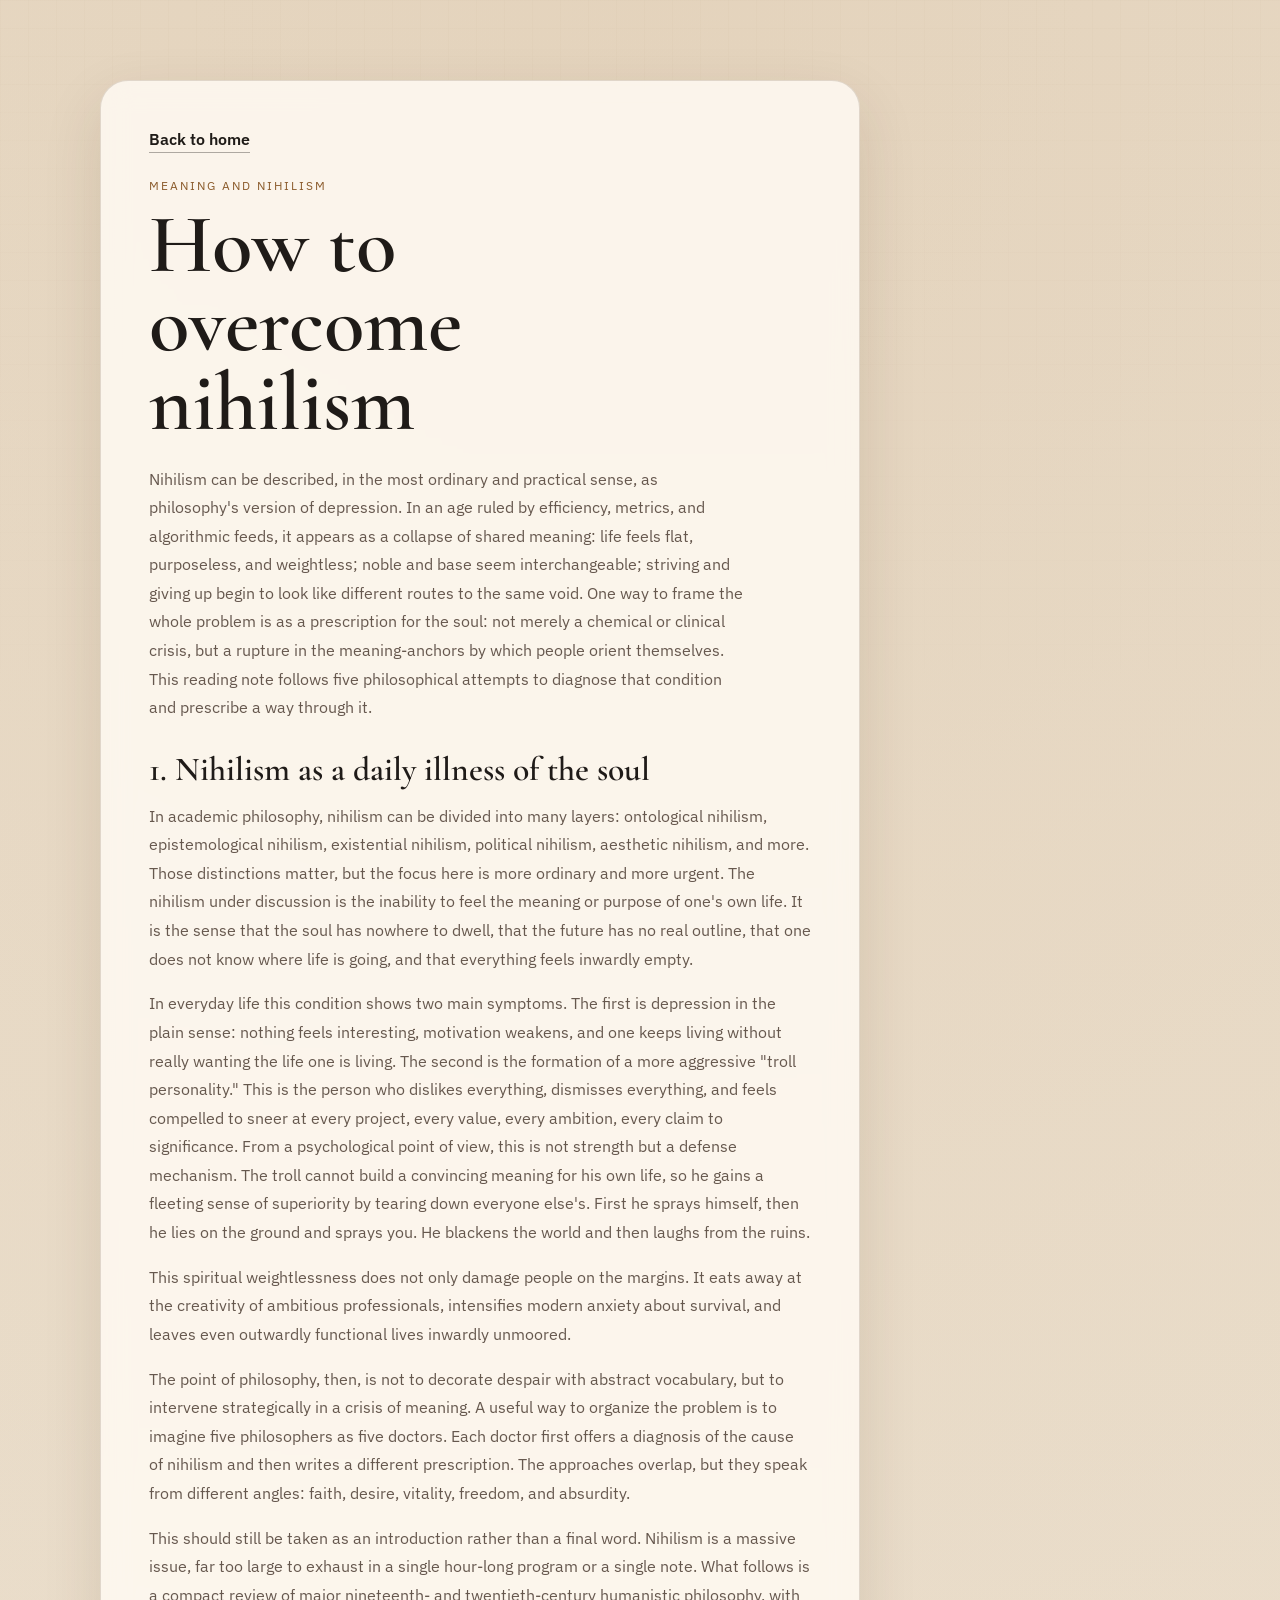
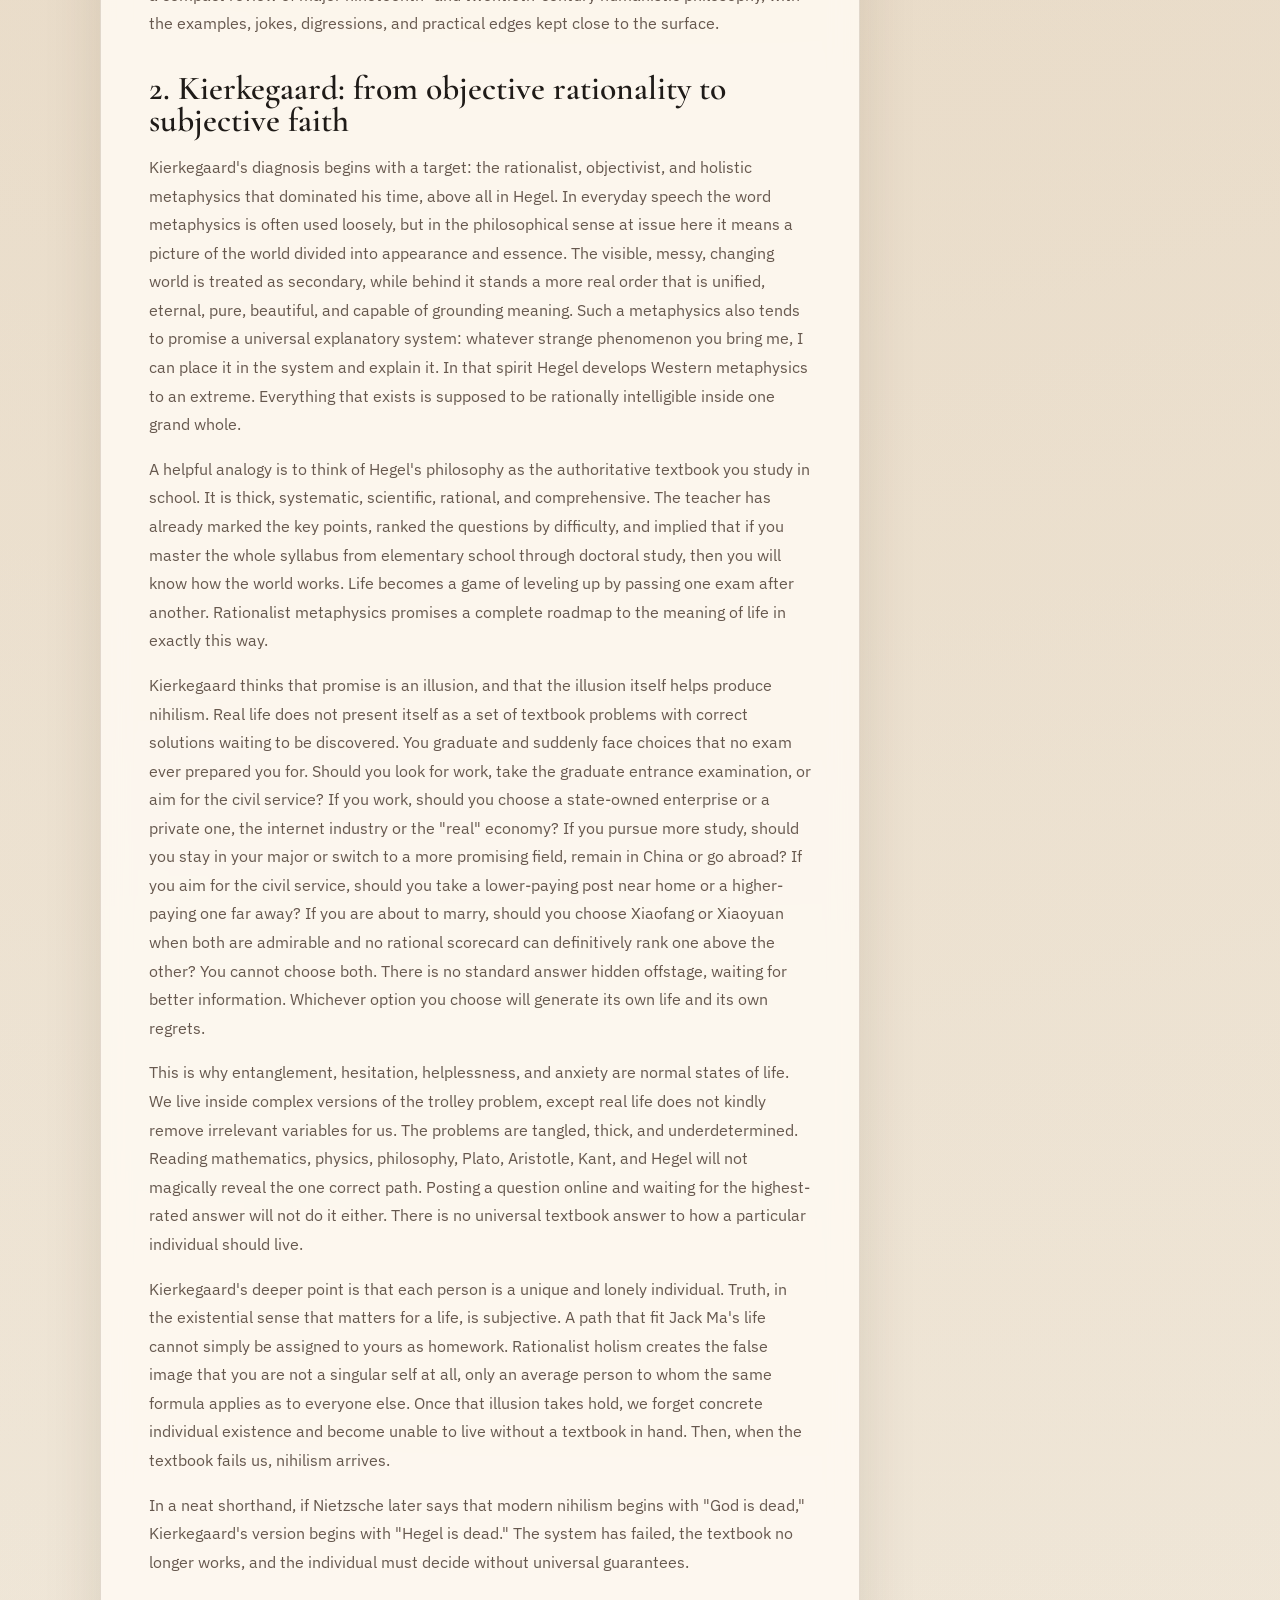
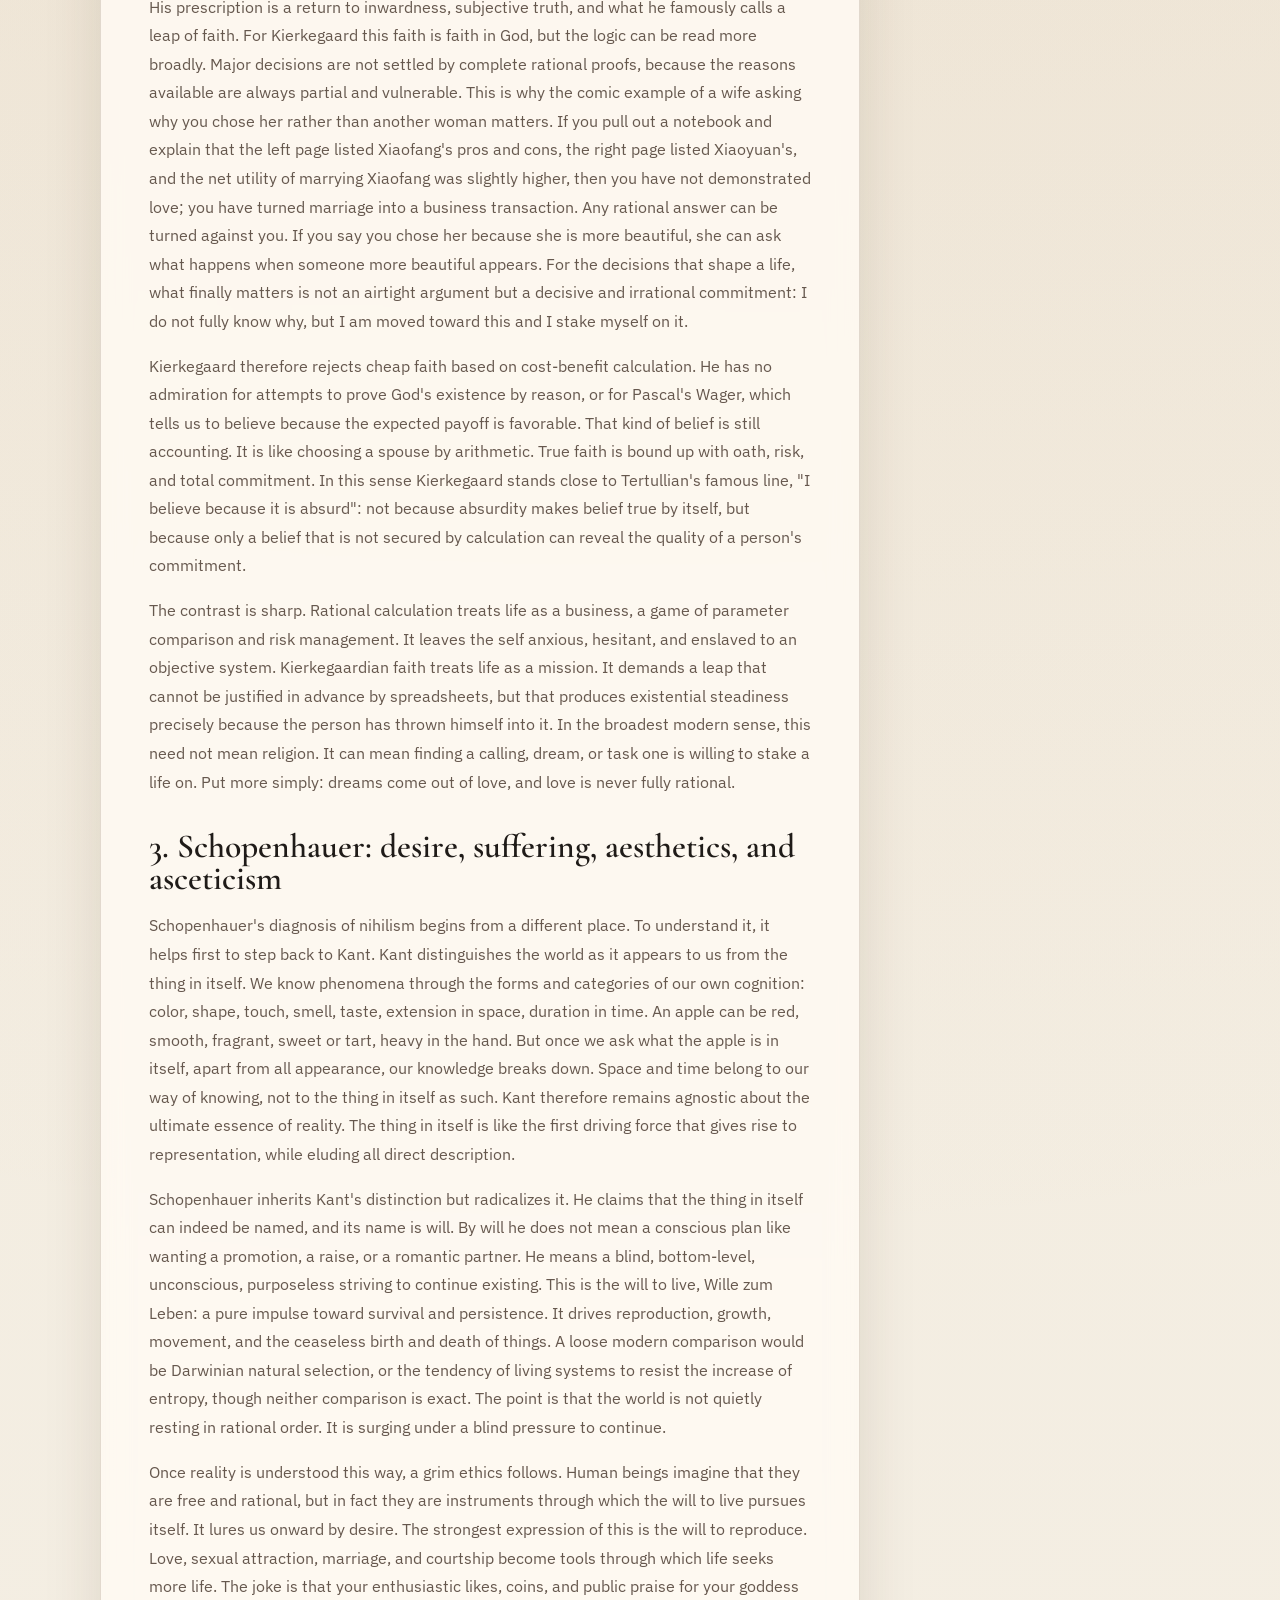
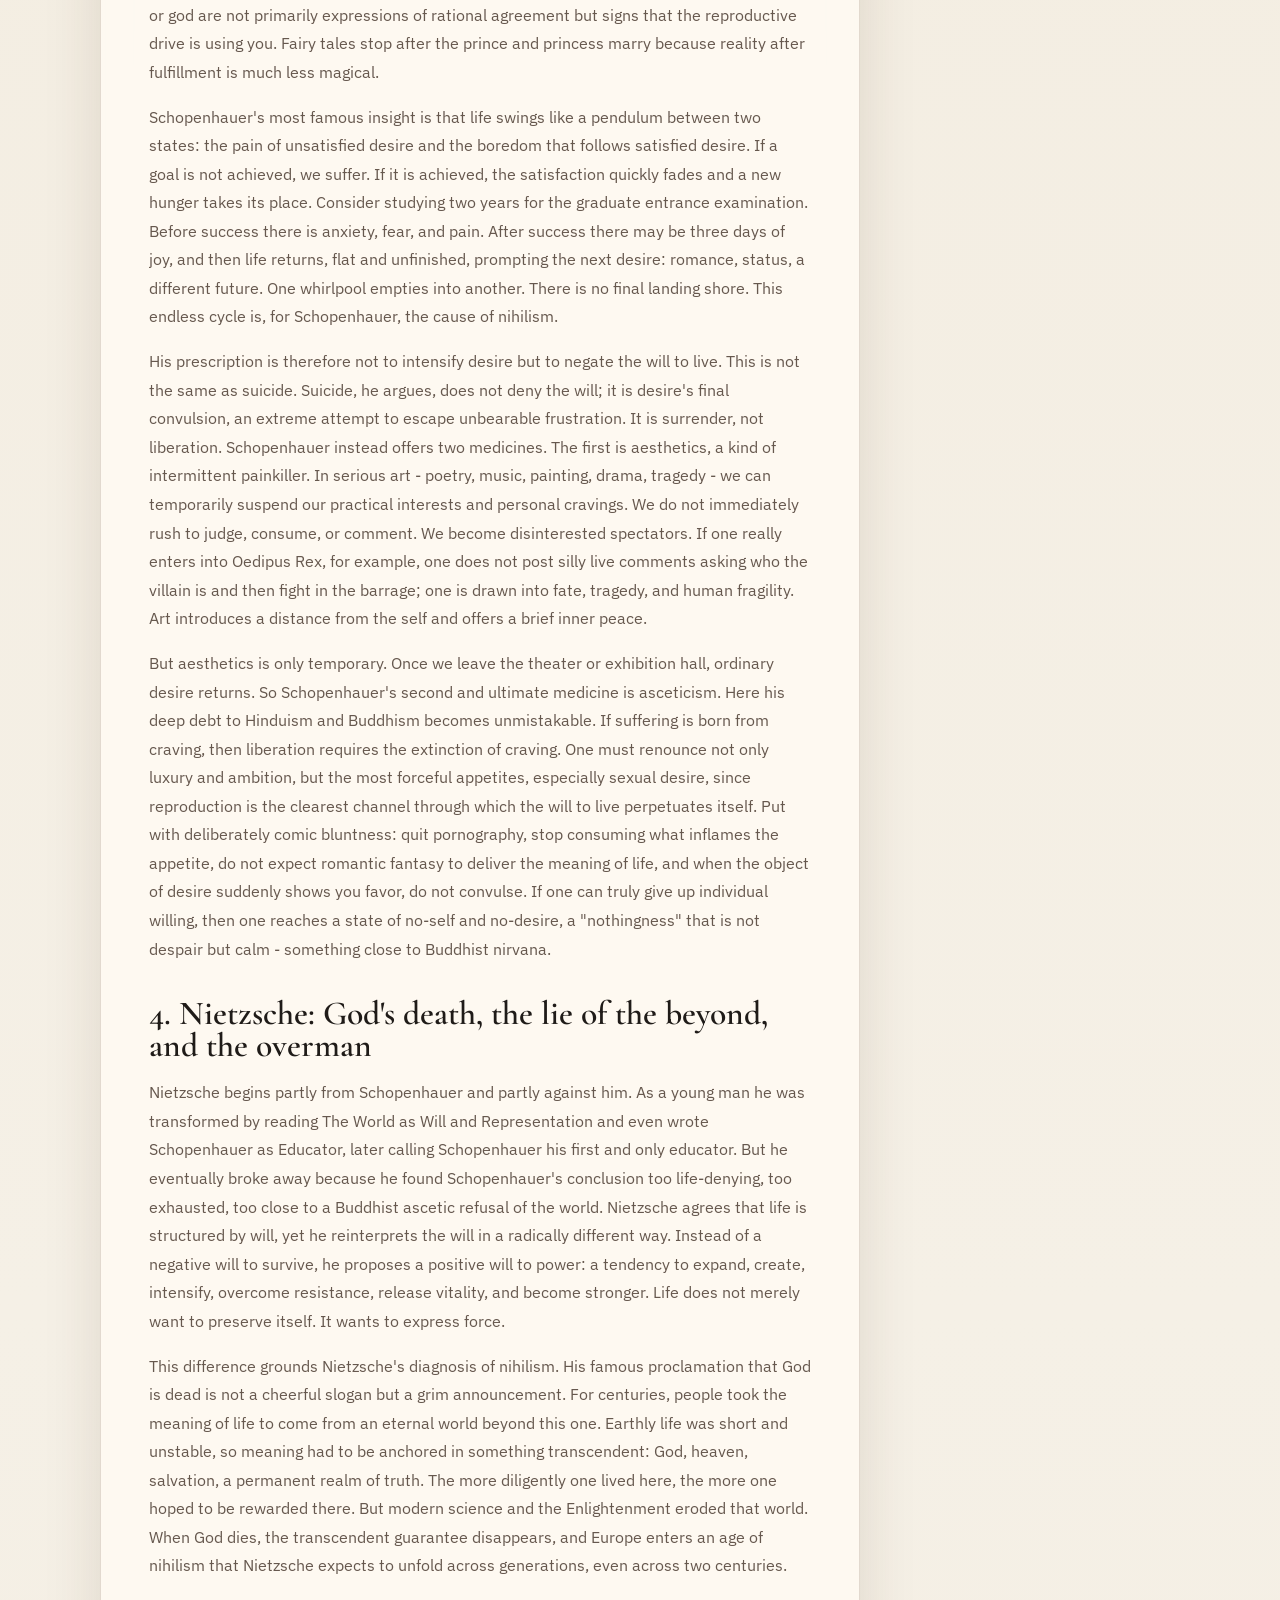
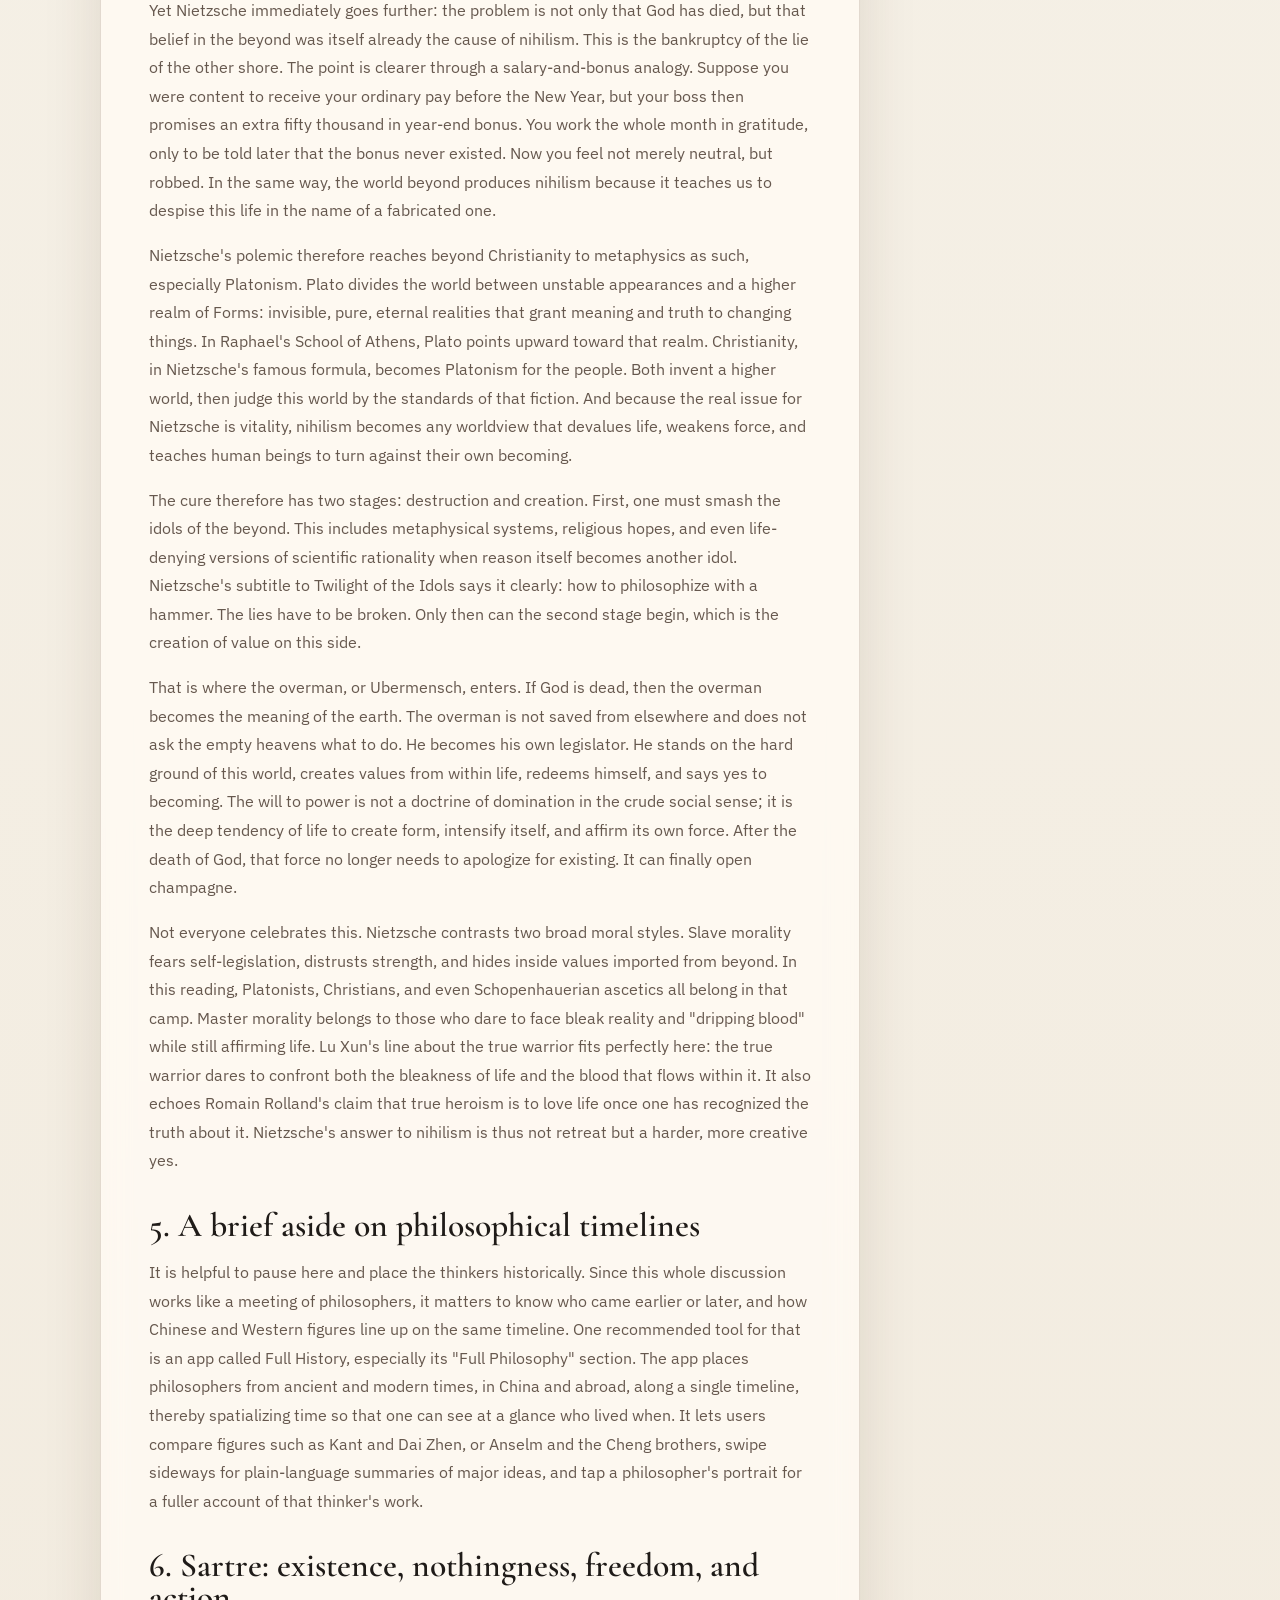
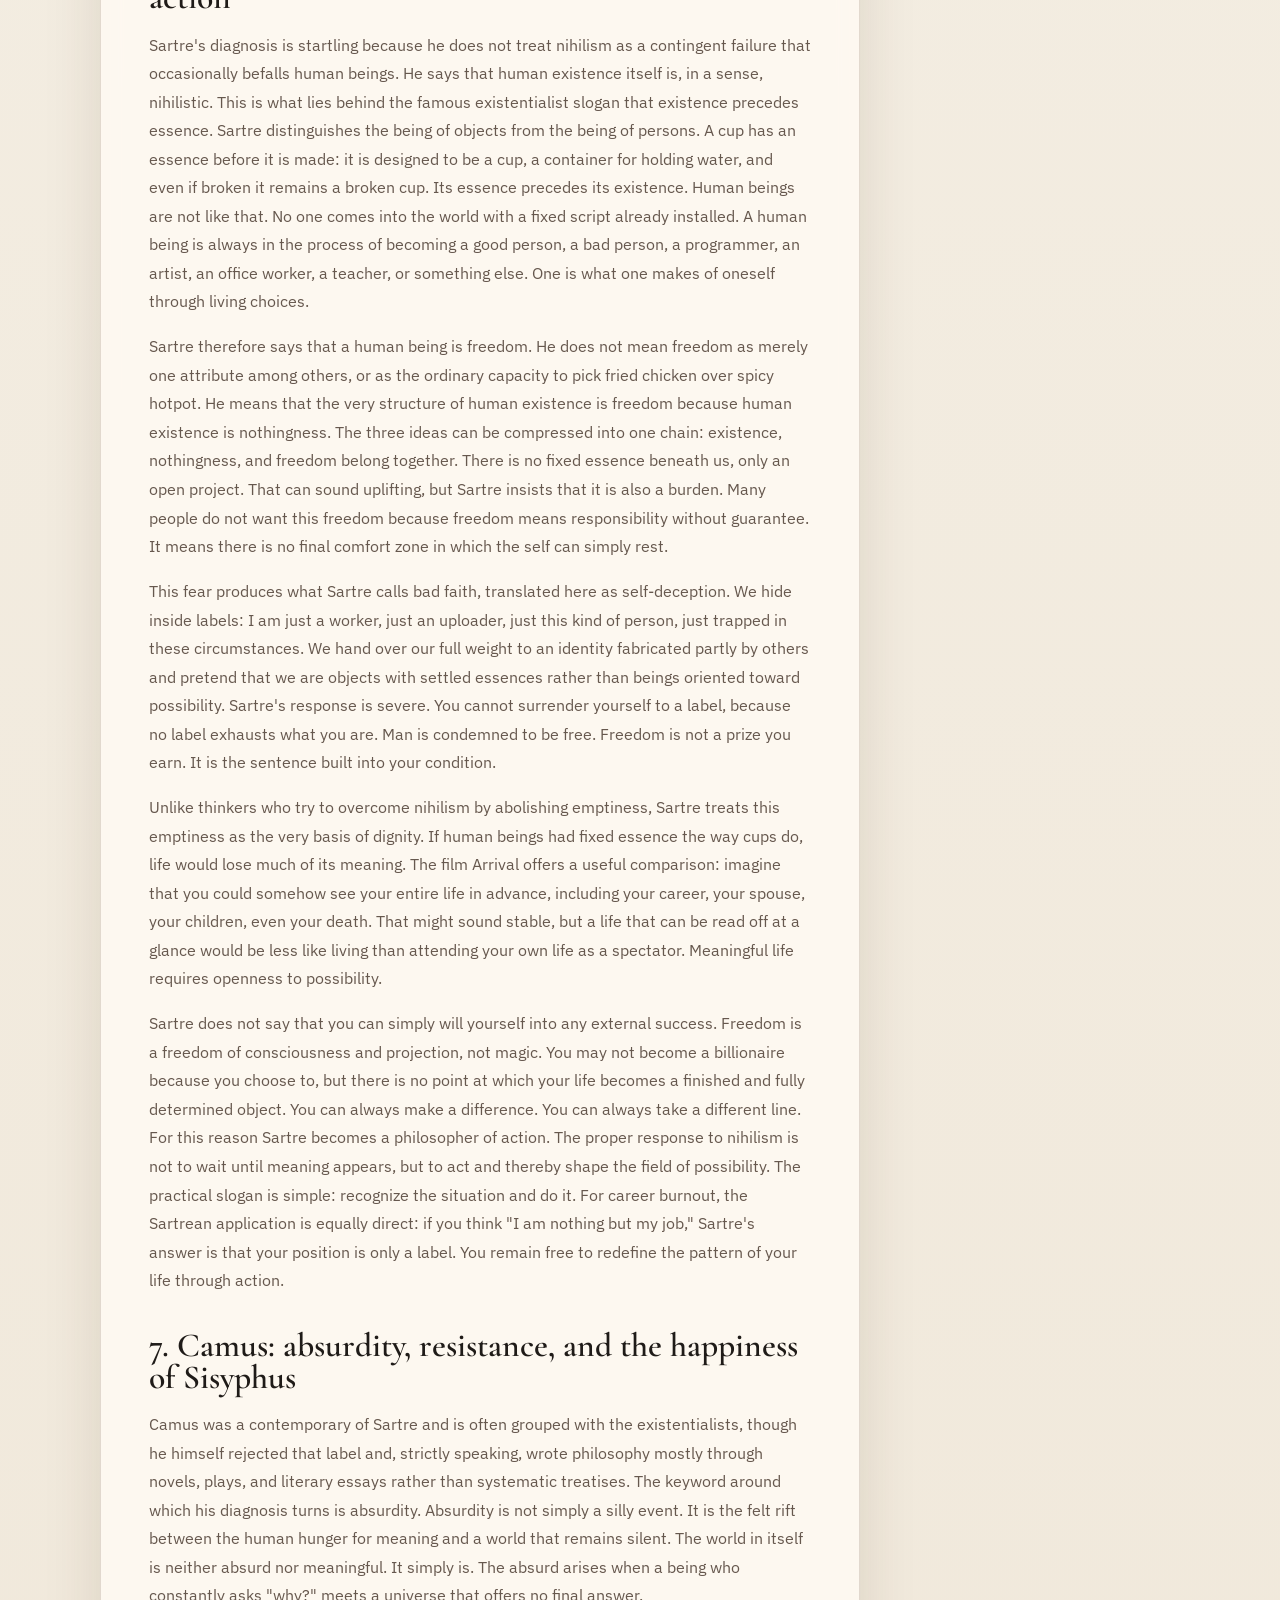
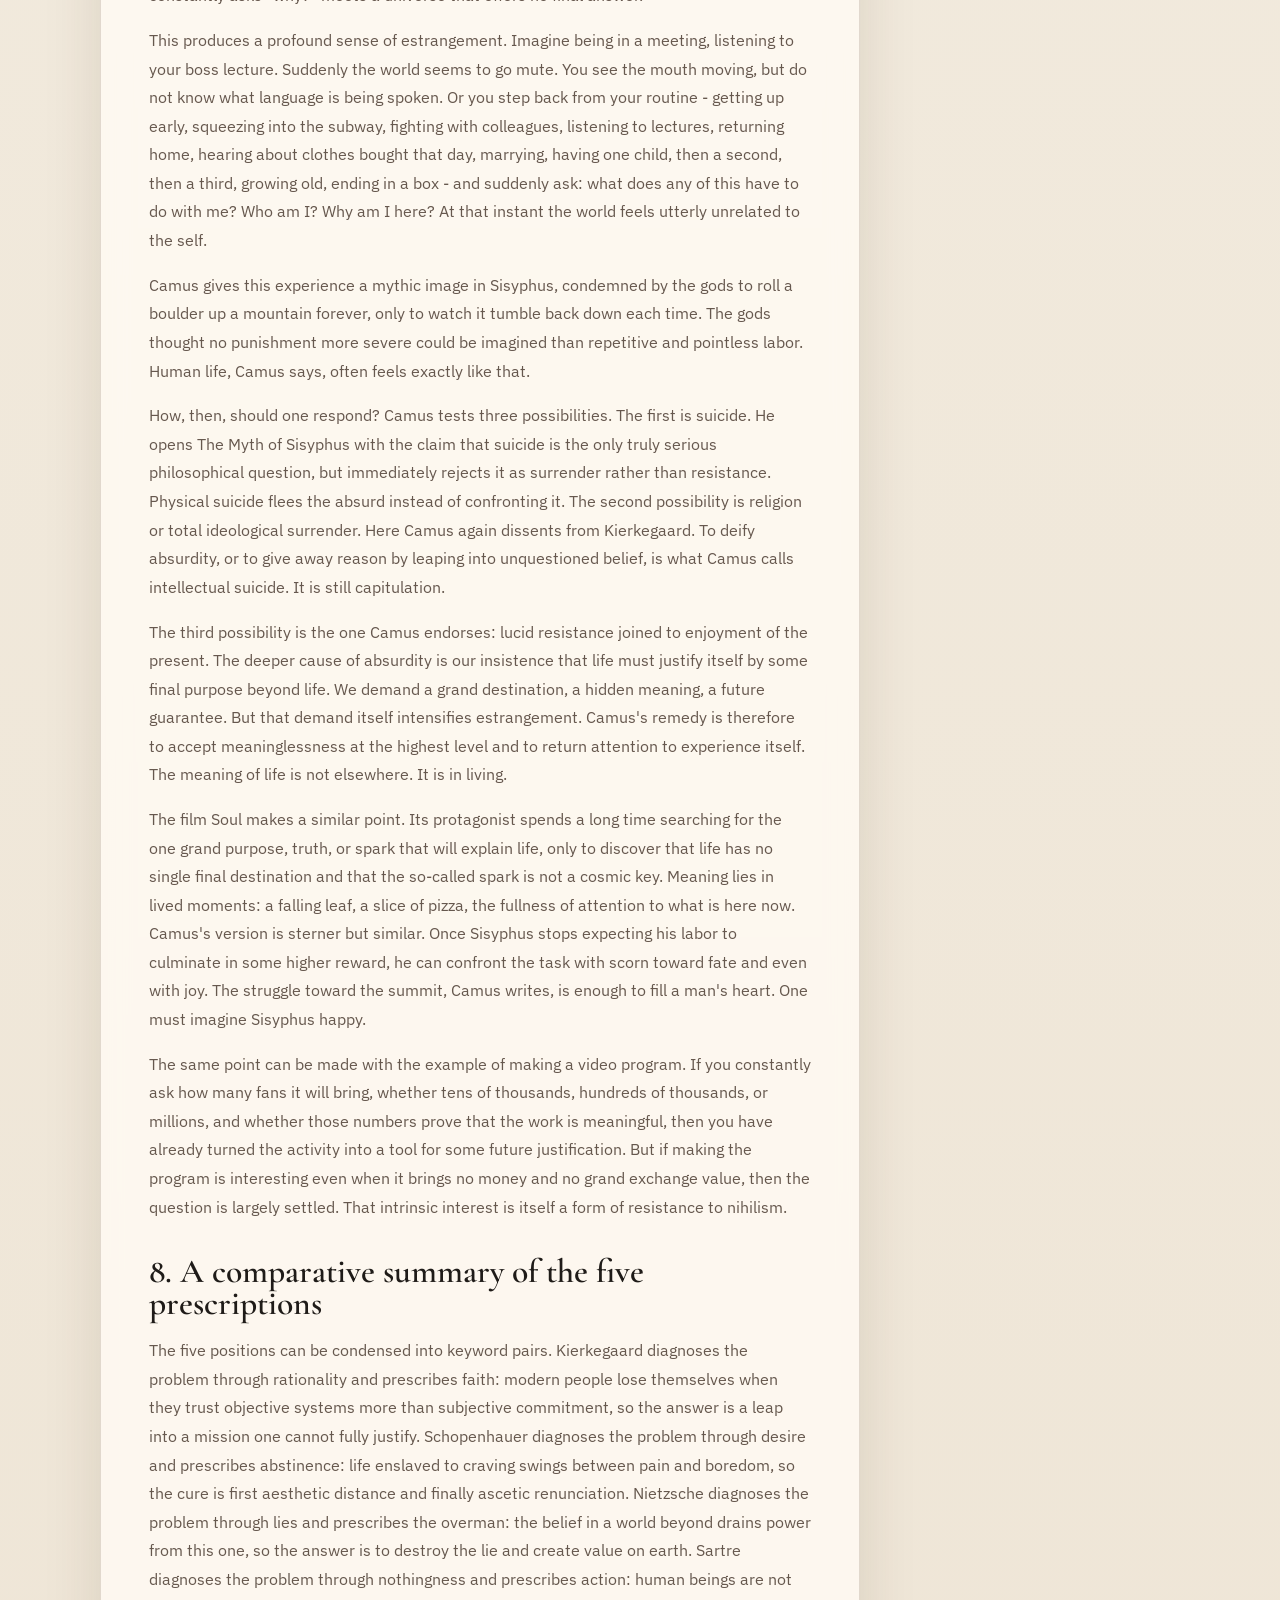
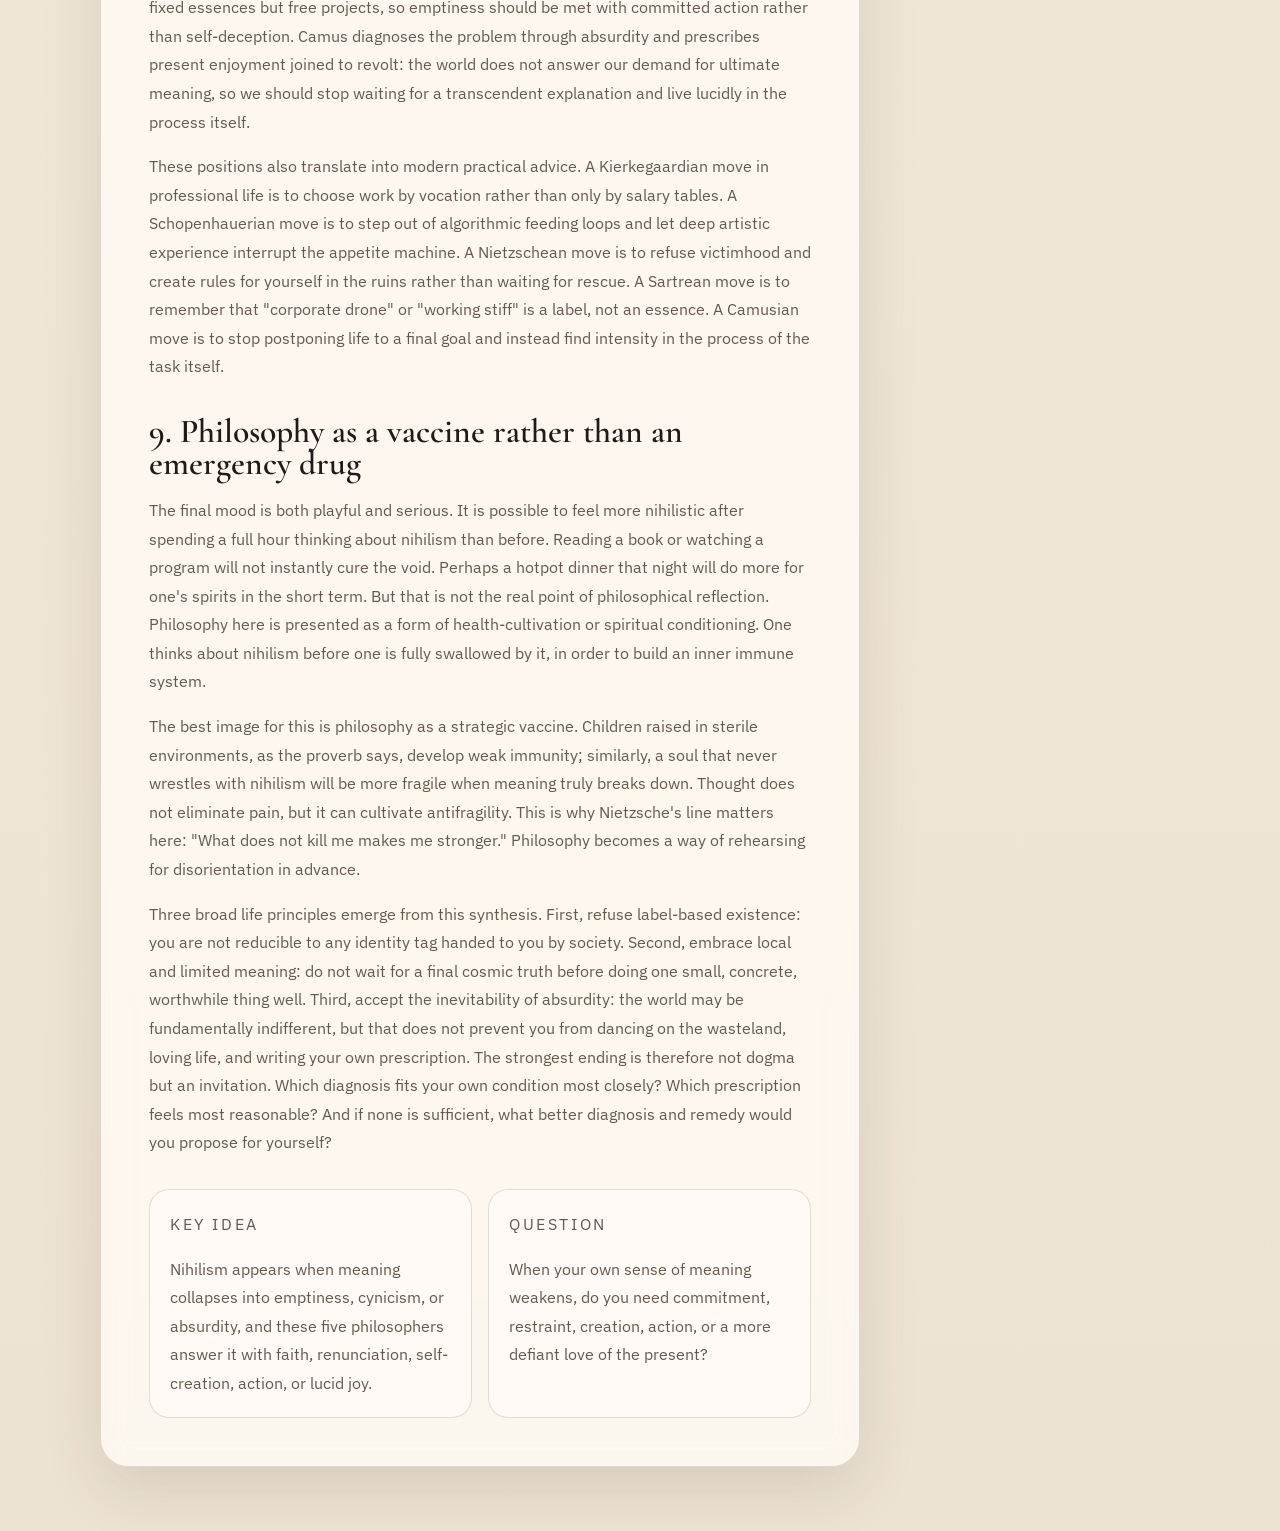
==== commit e9194620: "Polish nihilism note voice" ====
--- a/notes/how-to-overcome-nihilism.html
+++ b/notes/how-to-overcome-nihilism.html
@@ -20,10 +20,10 @@
         of depression. In an age ruled by efficiency, metrics, and algorithmic feeds, it appears as a
         collapse of shared meaning: life feels flat, purposeless, and weightless; noble and base seem
         interchangeable; striving and giving up begin to look like different routes to the same void.
-        The accompanying report calls this a "prescription for the soul" and insists that the crisis
-        is not merely chemical or clinical, but a rupture in the meaning-anchors by which people orient
-        themselves. This note gathers one long transcript and one Chinese report into a single English
-        account of five philosophical attempts to diagnose that condition and prescribe a way through it.
+        One way to frame the whole problem is as a prescription for the soul: not merely a chemical
+        or clinical crisis, but a rupture in the meaning-anchors by which people orient themselves.
+        This reading note follows five philosophical attempts to diagnose that condition and prescribe
+        a way through it.
       </p>
 
       <section class="note-body">
@@ -39,8 +39,8 @@
         <p>
           In everyday life this condition shows two main symptoms. The first is depression in the
           plain sense: nothing feels interesting, motivation weakens, and one keeps living without
-          really wanting the life one is living. The second is the formation of what the source calls
-          a "troll personality." This is the person who dislikes everything, dismisses everything,
+          really wanting the life one is living. The second is the formation of a more aggressive
+          "troll personality." This is the person who dislikes everything, dismisses everything,
           and feels compelled to sneer at every project, every value, every ambition, every claim to
           significance. From a psychological point of view, this is not strength but a defense
           mechanism. The troll cannot build a convincing meaning for his own life, so he gains a
@@ -49,23 +49,23 @@
           ruins.
         </p>
         <p>
-          The report also stresses that this spiritual weightlessness does not only damage people on
-          the margins. It eats away at the creativity of ambitious professionals, intensifies modern
-          anxiety about survival, and leaves even outwardly functional lives inwardly unmoored.
+          This spiritual weightlessness does not only damage people on the margins. It eats away at
+          the creativity of ambitious professionals, intensifies modern anxiety about survival, and
+          leaves even outwardly functional lives inwardly unmoored.
         </p>
         <p>
           The point of philosophy, then, is not to decorate despair with abstract vocabulary, but to
-          intervene strategically in a crisis of meaning. The source material imagines five
-          philosophers as five doctors. Each doctor first offers a diagnosis of the cause of nihilism
-          and then writes a different prescription. The approaches overlap, but they speak from
+          intervene strategically in a crisis of meaning. A useful way to organize the problem is to
+          imagine five philosophers as five doctors. Each doctor first offers a diagnosis of the cause
+          of nihilism and then writes a different prescription. The approaches overlap, but they speak from
           different angles: faith, desire, vitality, freedom, and absurdity.
         </p>
         <p>
           This should still be taken as an introduction rather than a final word. Nihilism is a
           massive issue, far too large to exhaust in a single hour-long program or a single note. What
           follows is a compact review of major nineteenth- and twentieth-century humanistic
-          philosophy, rewritten into smoother English without dropping the examples, jokes,
-          digressions, or practical edges that give the original its force.
+          philosophy, with the examples, jokes, digressions, and practical edges kept close to the
+          surface.
         </p>
 
         <h2>2. Kierkegaard: from objective rationality to subjective faith</h2>
@@ -81,7 +81,7 @@
           Everything that exists is supposed to be rationally intelligible inside one grand whole.
         </p>
         <p>
-          The source offers a helpful analogy. Hegel's philosophy is like the authoritative textbook
+          A helpful analogy is to think of Hegel's philosophy as the authoritative textbook
           you study in school. It is thick, systematic, scientific, rational, and comprehensive. The
           teacher has already marked the key points, ranked the questions by difficulty, and implied
           that if you master the whole syllabus from elementary school through doctoral study, then
@@ -105,7 +105,7 @@
         </p>
         <p>
           This is why entanglement, hesitation, helplessness, and anxiety are normal states of life.
-          The source says that we live inside complex versions of the trolley problem, except real
+          We live inside complex versions of the trolley problem, except real
           life does not kindly remove irrelevant variables for us. The problems are tangled, thick,
           and underdetermined. Reading mathematics, physics, philosophy, Plato, Aristotle, Kant, and
           Hegel will not magically reveal the one correct path. Posting a question online and waiting
@@ -122,17 +122,17 @@
           fails us, nihilism arrives.
         </p>
         <p>
-          In a neat shorthand borrowed from the source, if Nietzsche later says that modern nihilism
-          begins with "God is dead," Kierkegaard's version begins with "Hegel is dead." The system has
+          In a neat shorthand, if Nietzsche later says that modern nihilism begins with "God is dead,"
+          Kierkegaard's version begins with "Hegel is dead." The system has
           failed, the textbook no longer works, and the individual must decide without universal
           guarantees.
         </p>
         <p>
           His prescription is a return to inwardness, subjective truth, and what he famously calls a
-          leap of faith. In the original context that faith is faith in God, but the logic is broader.
+          leap of faith. For Kierkegaard this faith is faith in God, but the logic can be read more broadly.
           Major decisions are not settled by complete rational proofs, because the reasons available
-          are always partial and vulnerable. This is why the source gives the comic example of a wife
-          asking why you chose her rather than another woman. If you pull out a notebook and explain
+          are always partial and vulnerable. This is why the comic example of a wife asking why you
+          chose her rather than another woman matters. If you pull out a notebook and explain
           that the left page listed Xiaofang's pros and cons, the right page listed Xiaoyuan's, and
           the net utility of marrying Xiaofang was slightly higher, then you have not demonstrated
           love; you have turned marriage into a business transaction. Any rational answer can be
@@ -152,20 +152,19 @@
           person's commitment.
         </p>
         <p>
-          The Chinese report sharpens the contrast. Rational calculation treats life as a business, a
-          game of parameter comparison and risk management. It leaves the self anxious, hesitant, and
-          enslaved to an objective system. Kierkegaardian faith treats life as a mission. It demands a
-          leap that cannot be justified in advance by spreadsheets, but that produces existential
-          steadiness precisely because the person has thrown himself into it. In the broadest modern
-          sense, this need not mean religion. It can mean finding a calling, dream, or task one is
-          willing to stake a life on. As the source puts it in a pop-cultural register: dreams come
-          out of love, and love is never fully rational.
+          The contrast is sharp. Rational calculation treats life as a business, a game of parameter
+          comparison and risk management. It leaves the self anxious, hesitant, and enslaved to an
+          objective system. Kierkegaardian faith treats life as a mission. It demands a leap that
+          cannot be justified in advance by spreadsheets, but that produces existential steadiness
+          precisely because the person has thrown himself into it. In the broadest modern sense, this
+          need not mean religion. It can mean finding a calling, dream, or task one is willing to
+          stake a life on. Put more simply: dreams come out of love, and love is never fully rational.
         </p>
 
         <h2>3. Schopenhauer: desire, suffering, aesthetics, and asceticism</h2>
         <p>
-          Schopenhauer's diagnosis of nihilism begins from a different place. To understand it, the
-          source first takes a step back to Kant. Kant distinguishes the world as it appears to us
+          Schopenhauer's diagnosis of nihilism begins from a different place. To understand it, it
+          helps first to step back to Kant. Kant distinguishes the world as it appears to us
           from the thing in itself. We know phenomena through the forms and categories of our own
           cognition: color, shape, touch, smell, taste, extension in space, duration in time. An
           apple can be red, smooth, fragrant, sweet or tart, heavy in the hand. But once we ask what
@@ -180,9 +179,9 @@
           like wanting a promotion, a raise, or a romantic partner. He means a blind, bottom-level,
           unconscious, purposeless striving to continue existing. This is the will to live, Wille zum
           Leben: a pure impulse toward survival and persistence. It drives reproduction, growth,
-          movement, and the ceaseless birth and death of things. The source compares it loosely to
-          Darwinian natural selection or to the tendency of living systems to resist the increase of
-          entropy, while warning that the comparison is not exact. The point is that the world is not
+          movement, and the ceaseless birth and death of things. A loose modern comparison would be
+          Darwinian natural selection, or the tendency of living systems to resist the increase of
+          entropy, though neither comparison is exact. The point is that the world is not
           quietly resting in rational order. It is surging under a blind pressure to continue.
         </p>
         <p>
@@ -190,8 +189,8 @@
           are free and rational, but in fact they are instruments through which the will to live
           pursues itself. It lures us onward by desire. The strongest expression of this is the will
           to reproduce. Love, sexual attraction, marriage, and courtship become tools through which
-          life seeks more life. The source jokes that your enthusiastic likes, coins, and public
-          praise for your goddess or god are not primarily expressions of rational agreement but signs
+          life seeks more life. The joke is that your enthusiastic likes, coins, and public praise
+          for your goddess or god are not primarily expressions of rational agreement but signs
           that the reproductive drive is using you. Fairy tales stop after the prince and princess
           marry because reality after fulfillment is much less magical.
         </p>
@@ -199,8 +198,8 @@
           Schopenhauer's most famous insight is that life swings like a pendulum between two states:
           the pain of unsatisfied desire and the boredom that follows satisfied desire. If a goal is
           not achieved, we suffer. If it is achieved, the satisfaction quickly fades and a new hunger
-          takes its place. The source gives the example of studying two years for the graduate
-          entrance examination. Before success there is anxiety, fear, and pain. After success there
+          takes its place. Consider studying two years for the graduate entrance examination. Before
+          success there is anxiety, fear, and pain. After success there
           may be three days of joy, and then life returns, flat and unfinished, prompting the next
           desire: romance, status, a different future. One whirlpool empties into another. There is
           no final landing shore. This endless cycle is, for Schopenhauer, the cause of nihilism.
@@ -209,8 +208,8 @@
           His prescription is therefore not to intensify desire but to negate the will to live. This
           is not the same as suicide. Suicide, he argues, does not deny the will; it is desire's
           final convulsion, an extreme attempt to escape unbearable frustration. It is surrender, not
-          liberation. Schopenhauer instead offers two medicines. The first is aesthetics, which the
-          report aptly calls an intermittent painkiller. In serious art - poetry, music, painting,
+          liberation. Schopenhauer instead offers two medicines. The first is aesthetics, a kind of
+          intermittent painkiller. In serious art - poetry, music, painting,
           drama, tragedy - we can temporarily suspend our practical interests and personal cravings.
           We do not immediately rush to judge, consume, or comment. We become disinterested
           spectators. If one really enters into Oedipus Rex, for example, one does not post silly
@@ -224,8 +223,8 @@
           debt to Hinduism and Buddhism becomes unmistakable. If suffering is born from craving, then
           liberation requires the extinction of craving. One must renounce not only luxury and
           ambition, but the most forceful appetites, especially sexual desire, since reproduction is
-          the clearest channel through which the will to live perpetuates itself. The source phrases
-          this with deliberately comic bluntness: quit pornography, stop consuming what inflames the
+          the clearest channel through which the will to live perpetuates itself. Put with deliberately
+          comic bluntness: quit pornography, stop consuming what inflames the
           appetite, do not expect romantic fantasy to deliver the meaning of life, and when the object
           of desire suddenly shows you favor, do not convulse. If one can truly give up individual
           willing, then one reaches a state of no-self and no-desire, a "nothingness" that is not
@@ -256,9 +255,9 @@
         </p>
         <p>
           Yet Nietzsche immediately goes further: the problem is not only that God has died, but that
-          belief in the beyond was itself already the cause of nihilism. The Chinese report puts this
-          sharply by calling it the bankruptcy of the lie of the other shore. The source explains the
-          point with a salary-and-bonus analogy. Suppose you were content to receive your ordinary pay
+          belief in the beyond was itself already the cause of nihilism. This is the bankruptcy of the
+          lie of the other shore. The point is clearer through a salary-and-bonus analogy. Suppose you
+          were content to receive your ordinary pay
           before the New Year, but your boss then promises an extra fifty thousand in year-end bonus.
           You work the whole month in gratitude, only to be told later that the bonus never existed.
           Now you feel not merely neutral, but robbed. In the same way, the world beyond produces
@@ -289,16 +288,15 @@
           world, creates values from within life, redeems himself, and says yes to becoming. The will
           to power is not a doctrine of domination in the crude social sense; it is the deep tendency
           of life to create form, intensify itself, and affirm its own force. After the death of God,
-          that force no longer needs to apologize for existing. It can, as the source jokes, finally
-          open champagne.
+          that force no longer needs to apologize for existing. It can finally open champagne.
         </p>
         <p>
           Not everyone celebrates this. Nietzsche contrasts two broad moral styles. Slave morality
           fears self-legislation, distrusts strength, and hides inside values imported from beyond.
-          The source places Platonists, Christians, and even Schopenhauerian ascetics in this camp.
-          Master morality belongs to those who dare to face bleak reality and "dripping blood" while
-          still affirming life. Here the source explicitly recalls Lu Xun's line about the true
-          warrior who dares to confront both the bleakness of life and the blood that flows within it.
+          In this reading, Platonists, Christians, and even Schopenhauerian ascetics all belong in
+          that camp. Master morality belongs to those who dare to face bleak reality and "dripping
+          blood" while still affirming life. Lu Xun's line about the true warrior fits perfectly here:
+          the true warrior dares to confront both the bleakness of life and the blood that flows within it.
           It also echoes Romain Rolland's claim that true heroism is to love life once one has
           recognized the truth about it. Nietzsche's answer to nihilism is thus not retreat but a
           harder, more creative yes.
@@ -306,11 +304,10 @@
 
         <h2>5. A brief aside on philosophical timelines</h2>
         <p>
-          At roughly this point, the original source pauses for a practical aside. Since the larger
-          "Big Questions" format imagines philosophers gathered in one meeting, some viewers may want
-          a quick grasp of when these thinkers lived, who came earlier or later, and how Chinese and
-          Western figures line up historically. To meet that need, the source recommends an app called
-          Full History, especially its "Full Philosophy" section. The app places philosophers from
+          It is helpful to pause here and place the thinkers historically. Since this whole discussion
+          works like a meeting of philosophers, it matters to know who came earlier or later, and how
+          Chinese and Western figures line up on the same timeline. One recommended tool for that is
+          an app called Full History, especially its "Full Philosophy" section. The app places philosophers from
           ancient and modern times, in China and abroad, along a single timeline, thereby
           spatializing time so that one can see at a glance who lived when. It lets users compare
           figures such as Kant and Dai Zhen, or Anselm and the Cheng brothers, swipe sideways for
@@ -335,9 +332,9 @@
           Sartre therefore says that a human being is freedom. He does not mean freedom as merely one
           attribute among others, or as the ordinary capacity to pick fried chicken over spicy
           hotpot. He means that the very structure of human existence is freedom because human
-          existence is nothingness. The source deliberately compresses these ideas into one chain:
-          existence, nothingness, and freedom belong together. There is no fixed essence beneath us,
-          only an open project. That can sound uplifting, but Sartre insists that it is also a burden.
+          existence is nothingness. The three ideas can be compressed into one chain: existence,
+          nothingness, and freedom belong together. There is no fixed essence beneath us, only an open
+          project. That can sound uplifting, but Sartre insists that it is also a burden.
           Many people do not want this freedom because freedom means responsibility without guarantee.
           It means there is no final comfort zone in which the self can simply rest.
         </p>
@@ -353,9 +350,9 @@
         <p>
           Unlike thinkers who try to overcome nihilism by abolishing emptiness, Sartre treats this
           emptiness as the very basis of dignity. If human beings had fixed essence the way cups do,
-          life would lose much of its meaning. The source compares this to the film Arrival, imagining
-          that you could somehow see your entire life in advance: your career, your spouse, your
-          children, even your death. That might sound stable, but a life that can be read off at a
+          life would lose much of its meaning. The film Arrival offers a useful comparison: imagine
+          that you could somehow see your entire life in advance, including your career, your spouse,
+          your children, even your death. That might sound stable, but a life that can be read off at a
           glance would be less like living than attending your own life as a spectator. Meaningful
           life requires openness to possibility.
         </p>
@@ -366,10 +363,10 @@
           determined object. You can always make a difference. You can always take a different line.
           For this reason Sartre becomes a philosopher of action. The proper response to nihilism is
           not to wait until meaning appears, but to act and thereby shape the field of possibility.
-          The source reduces the lesson to a practical slogan: recognize the situation and do it. The
-          Chinese report adds a modern application: if career burnout makes you think "I am nothing
-          but my job," Sartre's answer is that your position is only a label. You remain free to
-          redefine the pattern of your life through action.
+          The practical slogan is simple: recognize the situation and do it. For career burnout, the
+          Sartrean application is equally direct: if you think "I am nothing but my job," Sartre's
+          answer is that your position is only a label. You remain free to redefine the pattern of
+          your life through action.
         </p>
 
         <h2>7. Camus: absurdity, resistance, and the happiness of Sisyphus</h2>
@@ -383,8 +380,8 @@
           asks "why?" meets a universe that offers no final answer.
         </p>
         <p>
-          This produces a profound sense of estrangement. The source dramatizes it with familiar
-          scenes. You are in a meeting, listening to your boss lecture. Suddenly the world seems to go
+          This produces a profound sense of estrangement. Imagine being in a meeting, listening to
+          your boss lecture. Suddenly the world seems to go
           mute. You see the mouth moving, but do not know what language is being spoken. Or you step
           back from your routine - getting up early, squeezing into the subway, fighting with
           colleagues, listening to lectures, returning home, hearing about clothes bought that day,
@@ -404,20 +401,20 @@
           philosophical question, but immediately rejects it as surrender rather than resistance.
           Physical suicide flees the absurd instead of confronting it. The second possibility is
           religion or total ideological surrender. Here Camus again dissents from Kierkegaard. To
-          deify absurdity, or to give away reason by leaping into unquestioned belief, is what the
-          source calls intellectual suicide. It is still capitulation.
+          deify absurdity, or to give away reason by leaping into unquestioned belief, is what Camus
+          calls intellectual suicide. It is still capitulation.
         </p>
         <p>
           The third possibility is the one Camus endorses: lucid resistance joined to enjoyment of the
-          present. The deeper source of absurdity is our insistence that life must justify itself by
+          present. The deeper cause of absurdity is our insistence that life must justify itself by
           some final purpose beyond life. We demand a grand destination, a hidden meaning, a future
           guarantee. But that demand itself intensifies estrangement. Camus's remedy is therefore to
           accept meaninglessness at the highest level and to return attention to experience itself.
           The meaning of life is not elsewhere. It is in living.
         </p>
         <p>
-          The Chinese report links this insight to the film Soul, where the protagonist spends a long
-          time searching for the one grand purpose, truth, or spark that will explain life, only to
+          The film Soul makes a similar point. Its protagonist spends a long time searching for the
+          one grand purpose, truth, or spark that will explain life, only to
           discover that life has no single final destination and that the so-called spark is not a
           cosmic key. Meaning lies in lived moments: a falling leaf, a slice of pizza, the fullness of
           attention to what is here now. Camus's version is sterner but similar. Once Sisyphus stops
@@ -426,7 +423,7 @@
           fill a man's heart. One must imagine Sisyphus happy.
         </p>
         <p>
-          The source makes the same point with the example of making a video program. If you constantly
+          The same point can be made with the example of making a video program. If you constantly
           ask how many fans it will bring, whether tens of thousands, hundreds of thousands, or
           millions, and whether those numbers prove that the work is meaningful, then you have already
           turned the activity into a tool for some future justification. But if making the program is
@@ -436,8 +433,8 @@
 
         <h2>8. A comparative summary of the five prescriptions</h2>
         <p>
-          The source ends by condensing each thinker into a keyword pair. Kierkegaard diagnoses the
-          problem through rationality and prescribes faith: modern people lose themselves when they
+          The five positions can be condensed into keyword pairs. Kierkegaard diagnoses the problem
+          through rationality and prescribes faith: modern people lose themselves when they
           trust objective systems more than subjective commitment, so the answer is a leap into a
           mission one cannot fully justify. Schopenhauer diagnoses the problem through desire and
           prescribes abstinence: life enslaved to craving swings between pain and boredom, so the cure
@@ -451,8 +448,8 @@
           should stop waiting for a transcendent explanation and live lucidly in the process itself.
         </p>
         <p>
-          The Chinese report also translates these into modern practical advice. A Kierkegaardian move
-          in professional life is to choose work by vocation rather than only by salary tables. A
+          These positions also translate into modern practical advice. A Kierkegaardian move in
+          professional life is to choose work by vocation rather than only by salary tables. A
           Schopenhauerian move is to step out of algorithmic feeding loops and let deep artistic
           experience interrupt the appetite machine. A Nietzschean move is to refuse victimhood and
           create rules for yourself in the ruins rather than waiting for rescue. A Sartrean move is to
@@ -463,30 +460,30 @@
 
         <h2>9. Philosophy as a vaccine rather than an emergency drug</h2>
         <p>
-          The final mood of the source is both playful and serious. It jokes that some viewers may
-          feel more nihilistic after watching a full program about nihilism than they did before. That
-          is possible. Reading a book or watching a program will not instantly cure the void. Perhaps
+          The final mood is both playful and serious. It is possible to feel more nihilistic after
+          spending a full hour thinking about nihilism than before. Reading a book or watching a
+          program will not instantly cure the void. Perhaps
           a hotpot dinner that night will do more for one's spirits in the short term. But that is not
           the real point of philosophical reflection. Philosophy here is presented as a form of
           health-cultivation or spiritual conditioning. One thinks about nihilism before one is fully
           swallowed by it, in order to build an inner immune system.
         </p>
         <p>
-          The report captures this beautifully by calling philosophy a strategic vaccine. Children
-          raised in sterile environments, as the proverb says, develop weak immunity; similarly, a
+          The best image for this is philosophy as a strategic vaccine. Children raised in sterile
+          environments, as the proverb says, develop weak immunity; similarly, a
           soul that never wrestles with nihilism will be more fragile when meaning truly breaks down.
-          Thought does not eliminate pain, but it can cultivate antifragility. This is why the source
-          invokes Nietzsche's line, "What does not kill me makes me stronger." Philosophy becomes a way
+          Thought does not eliminate pain, but it can cultivate antifragility. This is why Nietzsche's
+          line matters here: "What does not kill me makes me stronger." Philosophy becomes a way
           of rehearsing for disorientation in advance.
         </p>
         <p>
-          Three broad life principles emerge from the report's synthesis. First, refuse label-based
+          Three broad life principles emerge from this synthesis. First, refuse label-based
           existence: you are not reducible to any identity tag handed to you by society. Second,
           embrace local and limited meaning: do not wait for a final cosmic truth before doing one
           small, concrete, worthwhile thing well. Third, accept the inevitability of absurdity: the
           world may be fundamentally indifferent, but that does not prevent you from dancing on the
-          wasteland, loving life, and writing your own prescription. In that spirit, the source closes
-          not with dogma but with an invitation. Which diagnosis fits your own condition most closely?
+          wasteland, loving life, and writing your own prescription. The strongest ending is therefore
+          not dogma but an invitation. Which diagnosis fits your own condition most closely?
           Which prescription feels most reasonable? And if none is sufficient, what better diagnosis
           and remedy would you propose for yourself?
         </p>
